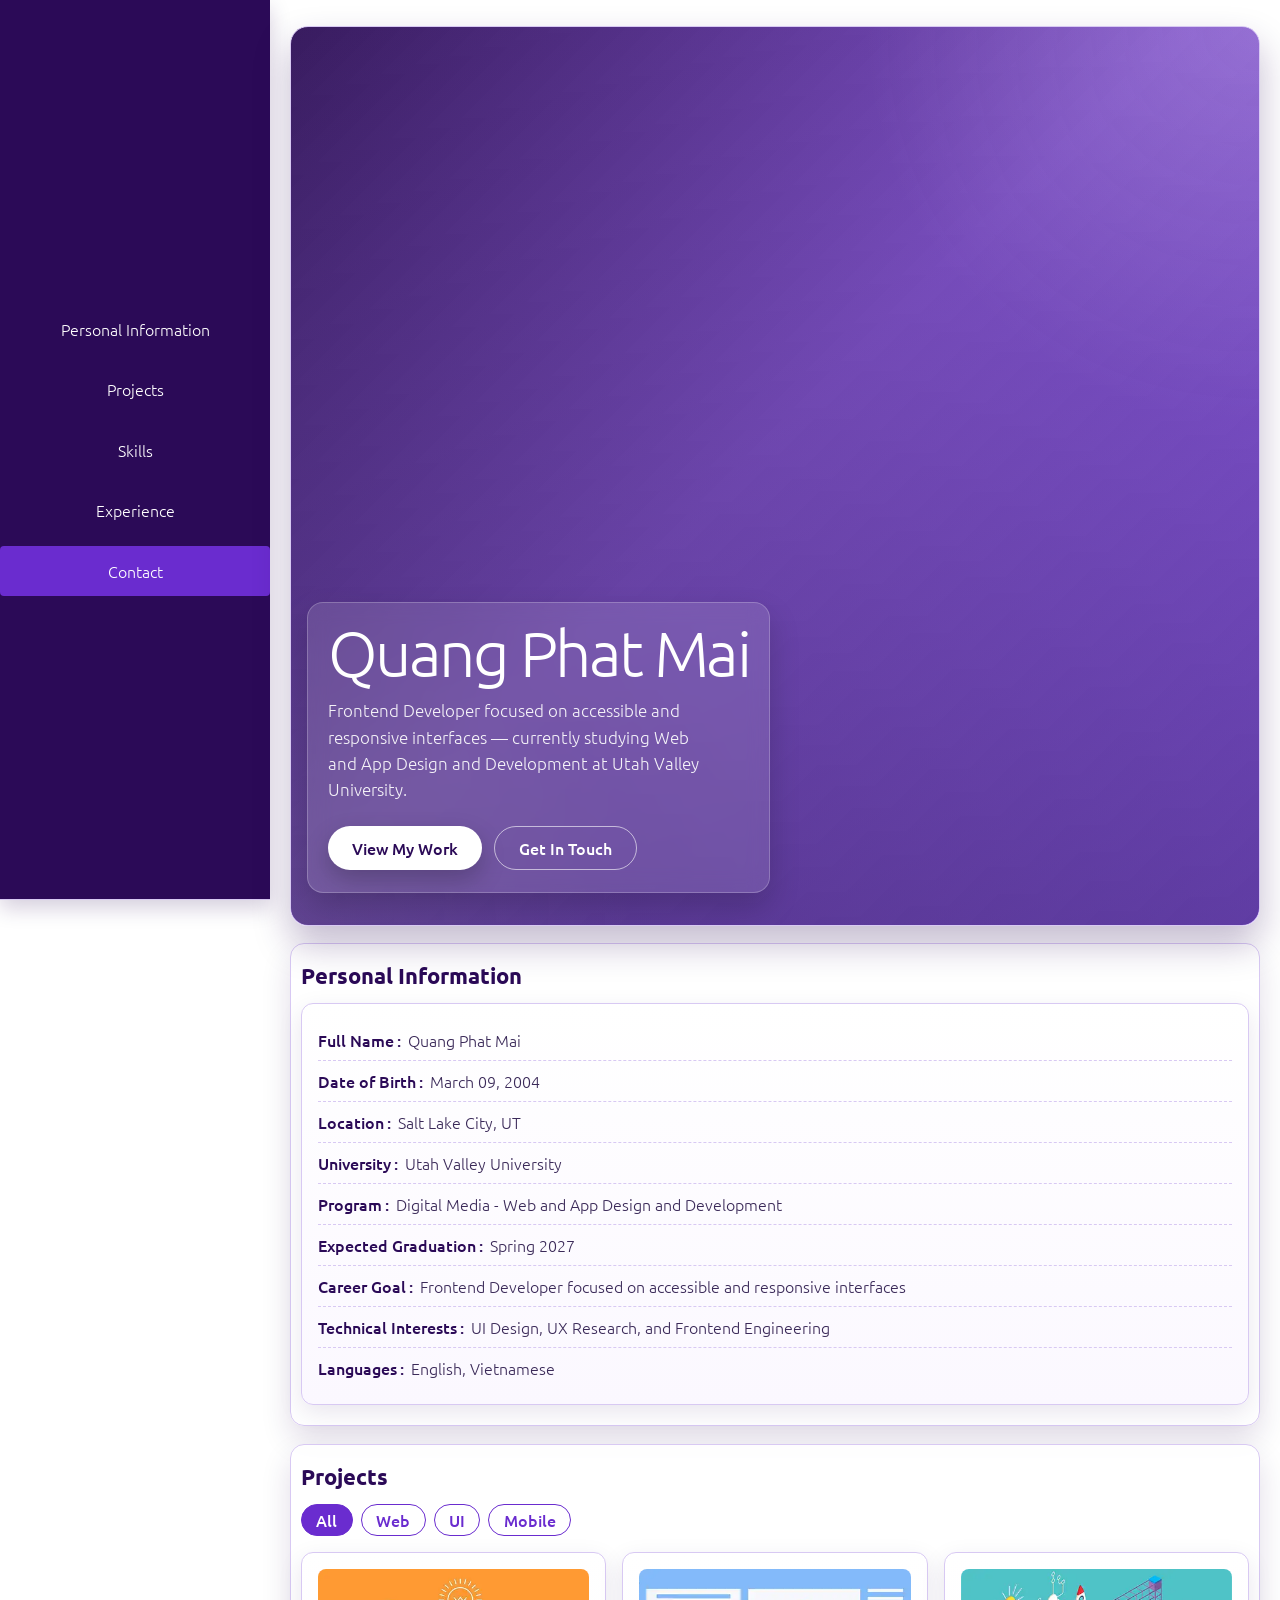
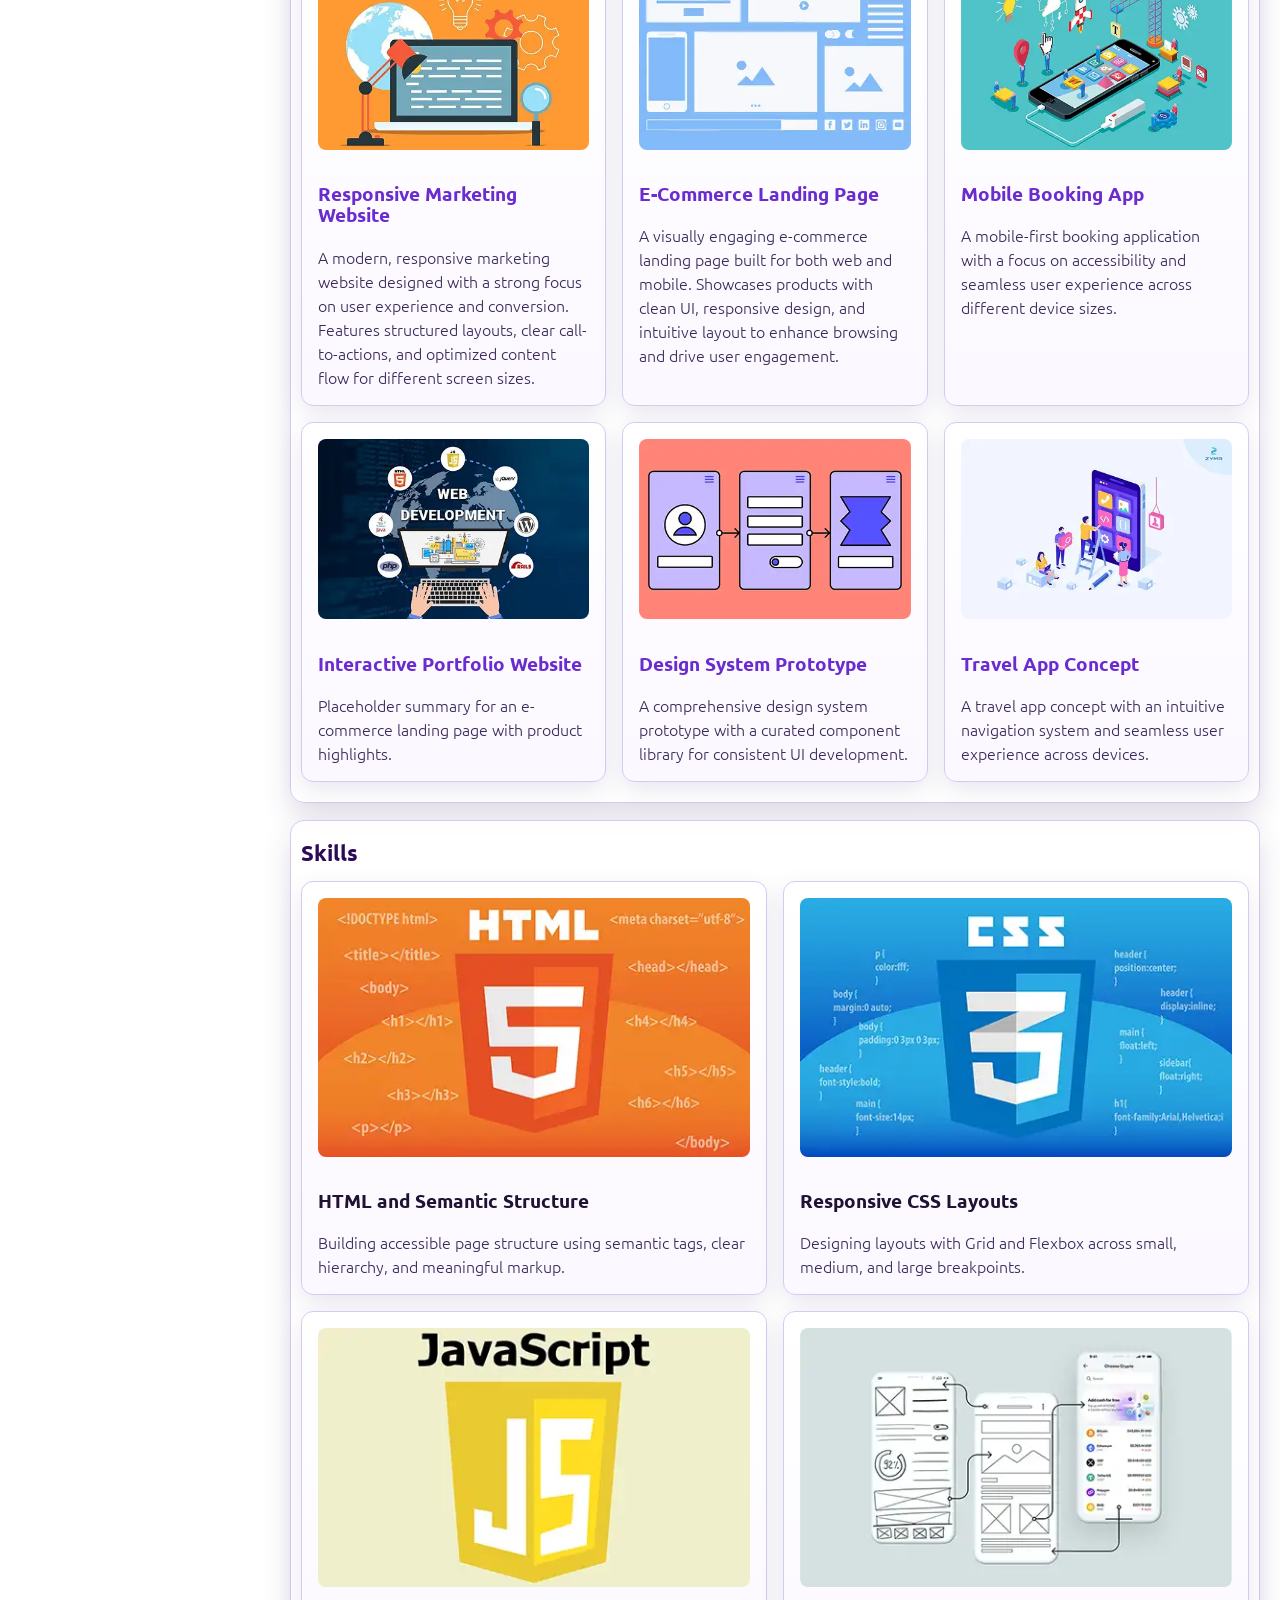
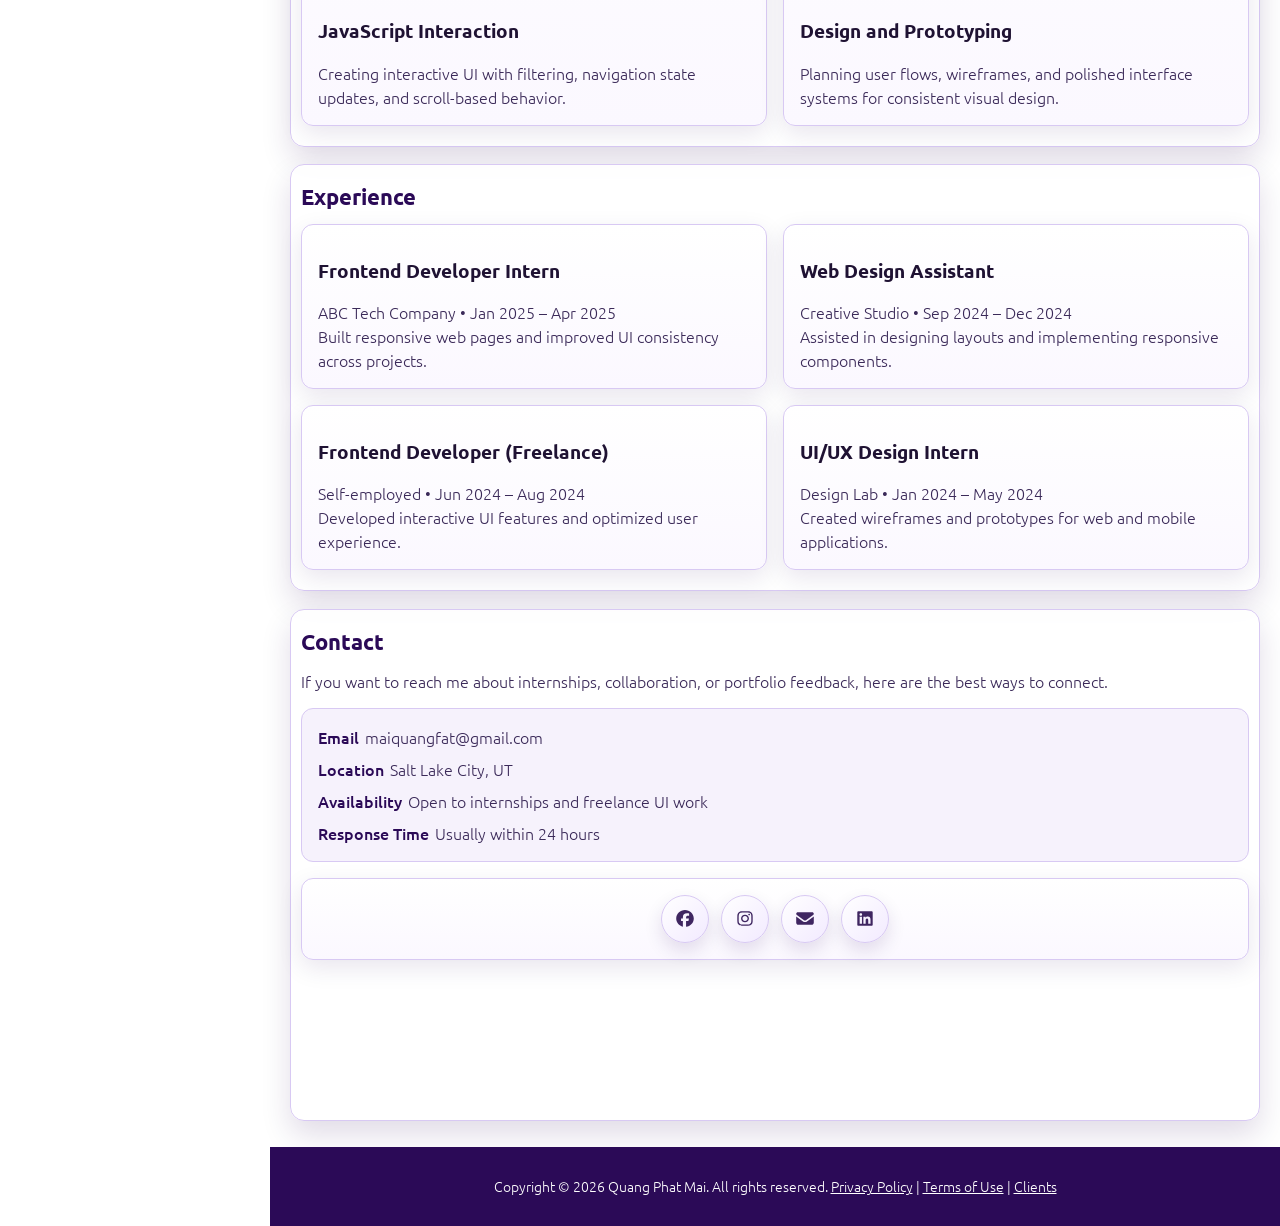
==== index.html @ 108b6702 "feat: enhance accessibility and UI components - Added a skip link for improved navigation. - Updated" ====
<!doctype html>
<html lang="en">
  <head>
    <meta charset="utf-8" />
    <title>Portfolio Page</title>
    <meta
      name="description"
      content="Quang Phat Mai — Frontend Developer portfolio featuring web, UI, and mobile projects."
    />
    <meta name="viewport" content="width=device-width, initial-scale=1" />
    <link rel="icon" href="favicon.ico" />
    <link
      rel="stylesheet"
      type="text/css"
      media="screen"
      href="css/styles.min.css"
    />

    <!-- Google Font -->
    <link rel="preconnect" href="https://fonts.googleapis.com">
    <link rel="preconnect" href="https://fonts.gstatic.com" crossorigin>
    <link href="https://fonts.googleapis.com/css2?family=Ubuntu:ital,wght@0,300;0,400;0,500;0,700;1,300;1,400;1,500;1,700&display=swap" rel="stylesheet">
      </head>

  <body>
    <a class="skip-link" href="#main-content">Skip to main content</a>

    <div id="navWrapper">
      <nav aria-label="Primary">
        <ul>
          <li class="active">
            <a href="#personal-info" aria-current="page"
              ><img
                src="images/circle-user-solid-full.svg"
                alt="Personal Information"
              /><span>Personal Information</span></a
            >
          </li>
          <li>
            <a href="#projects"
              ><img
                src="images/folder-closed-solid-full.svg"
                alt="Projects"
              /><span>Projects</span></a
            >
          </li>
          <li>
            <a href="#skills"
              ><img src="images/stairs-solid-full.svg" alt="Skills" /><span
                >Skills</span
              ></a
            >
          </li>
          <li>
            <a href="#experience"
              ><img
                src="./images/building-user-solid-full.svg"
                alt="Experience"
              /><span>Experience</span></a
            >
          </li>
          <li>
            <a href="#contact"
              ><img src="images/phone-solid-full.svg" alt="Contact" /><span
                >Contact</span
              ></a
            >
          </li>
        </ul>
      </nav>
    </div>
    <!-- end nav wrapper -->

    <div id="mainWrapper">
      <main id="main-content" tabindex="-1">
        <section class="hero-section" aria-label="Introduction">
          <div class="hero-text">
            <h1>Quang Phat Mai</h1>
            <p>
              Frontend Developer focused on accessible and responsive
              interfaces &mdash; currently studying Web and App Design and
              Development at Utah Valley University.
            </p>
            <div class="hero-cta">
              <a class="btn btn-primary" href="#projects">View My Work</a>
              <a class="btn btn-outline" href="#contact">Get In Touch</a>
            </div>
          </div>
        </section>

        <section id="personal-info">
          <h2>Personal Information</h2>
          <div class="info-card">
            <p><span class="info-label">Full Name</span>Quang Phat Mai</p>
            <p><span class="info-label">Date of Birth</span>March 09, 2004</p>
            <p><span class="info-label">Location</span>Salt Lake City, UT</p>
            <p>
              <span class="info-label">University</span>Utah Valley University
            </p>
            <p>
              <span class="info-label">Program</span>Digital Media - Web and App
              Design and Development
            </p>
            <p>
              <span class="info-label">Expected Graduation</span>Spring 2027
            </p>
            <p>
              <span class="info-label">Career Goal</span>Frontend Developer
              focused on accessible and responsive interfaces
            </p>
            <p>
              <span class="info-label">Technical Interests</span>UI Design, UX
              Research, and Frontend Engineering
            </p>
            <p><span class="info-label">Languages</span>English, Vietnamese</p>
          </div>
        </section>

        <section id="projects">
          <h2>Projects</h2>
          <div class="filter-bar" role="group" aria-label="Filter projects by category">
            <button type="button" class="filter-chip active" aria-pressed="true">All</button>
            <button type="button" class="filter-chip" aria-pressed="false">Web</button>
            <button type="button" class="filter-chip" aria-pressed="false">UI</button>
            <button type="button" class="filter-chip" aria-pressed="false">Mobile</button>
          </div>

          <div class="card-grid projects-grid">
            <article class="content-card" data-category="web">
              <img src="./images/web-project.webp" alt="Web Project" />
              <a href="#"><h3>Responsive Marketing Website</h3></a>
              <p>
                A modern, responsive marketing website designed with a strong
                focus on user experience and conversion. Features structured
                layouts, clear call-to-actions, and optimized content flow for
                different screen sizes.
              </p>
            </article>
            <article class="content-card" data-category="ui">
              <img src="./images/ui_1.webp" alt="UI Project" />
              <a href="#"><h3>E-Commerce Landing Page</h3></a>
              <p>
                A visually engaging e-commerce landing page built for both web
                and mobile. Showcases products with clean UI, responsive design,
                and intuitive layout to enhance browsing and drive user
                engagement.
              </p>
            </article>
            <article class="content-card" data-category="mobile">
              <img src="./images/mobile_1.webp" alt="Mobile Project" />
              <a href="#"><h3>Mobile Booking App</h3></a>
              <p>
                A mobile-first booking application with a focus on accessibility
                and seamless user experience across different device sizes.
              </p>
            </article>
            <article class="content-card" data-category="web">
              <img src="./images/web-project_2.webp" alt="Web Project" />
              <a href="#"><h3>Interactive Portfolio Website</h3></a>
              <p>
                Placeholder summary for an e-commerce landing page with product
                highlights.
              </p>
            </article>
            <article class="content-card" data-category="ui">
              <img src="./images/ui_2.webp" alt="UI Project" />
              <a href="#"><h3>Design System Prototype</h3></a>
              <p>
                A comprehensive design system prototype with a curated component
                library for consistent UI development.
              </p>
            </article>
            <article class="content-card" data-category="mobile">
              <img src="./images/mobile_2.webp" alt="Mobile Project" />
              <a href="#"><h3>Travel App Concept</h3></a>
              <p>
                A travel app concept with an intuitive navigation system and
                seamless user experience across devices.
              </p>
            </article>
          </div>
        </section>

        <section id="skills">
          <h2>Skills</h2>
          <div class="card-grid experiences-grid">
            <article class="content-card">
              <img src="./images/html.webp" alt="" />
              <h3>HTML and Semantic Structure</h3>
              <p>
                Building accessible page structure using semantic tags, clear
                hierarchy, and meaningful markup.
              </p>
            </article>
            <article class="content-card">
              <img src="./images/css.webp" alt="" />
              <h3>Responsive CSS Layouts</h3>
              <p>
                Designing layouts with Grid and Flexbox across small, medium,
                and large breakpoints.
              </p>
            </article>
            <article class="content-card">
              <img src="./images/JavaScript.webp" alt="" />
              <h3>JavaScript Interaction</h3>
              <p>
                Creating interactive UI with filtering, navigation state
                updates, and scroll-based behavior.
              </p>
            </article>
            <article class="content-card">
              <img src="./images/Prototyping.webp" alt="" />
              <h3>Design and Prototyping</h3>
              <p>
                Planning user flows, wireframes, and polished interface systems
                for consistent visual design.
              </p>
            </article>
          </div>
        </section>

        <section id="experience">
          <h2>Experience</h2>
          <div class="card-grid experiences-grid">
            <article class="content-card">
              <h3>Frontend Developer Intern</h3>
              <p>
                ABC Tech Company • Jan 2025 – Apr 2025<br />
                Built responsive web pages and improved UI consistency across
                projects.
              </p>
            </article>
            <article class="content-card">
              <h3>Web Design Assistant</h3>
              <p>
                Creative Studio • Sep 2024 – Dec 2024<br />
                Assisted in designing layouts and implementing responsive
                components.
              </p>
            </article>
            <article class="content-card">
              <h3>Frontend Developer (Freelance)</h3>
              <p>
                Self-employed • Jun 2024 – Aug 2024<br />
                Developed interactive UI features and optimized user experience.
              </p>
            </article>
            <article class="content-card">
              <h3>UI/UX Design Intern</h3>
              <p>
                Design Lab • Jan 2024 – May 2024<br />
                Created wireframes and prototypes for web and mobile
                applications.
              </p>
            </article>
          </div>
        </section>

        <section id="contact">
          <h2>Contact</h2>
          <div class="contact-copy">
            <p>
              If you want to reach me about internships, collaboration, or
              portfolio feedback, here are the best ways to connect.
            </p>
            <div class="contact-details">
              <p>
                <span class="contact-label">Email</span>maiquangfat@gmail.com
              </p>
              <p>
                <span class="contact-label">Location</span>Salt Lake City, UT
              </p>
              <p>
                <span class="contact-label">Availability</span>Open to
                internships and freelance UI work
              </p>
              <p>
                <span class="contact-label">Response Time</span>Usually within
                24 hours
              </p>
            </div>
          </div>
          <div class="info-card">
            <a href="#"
              ><img
                src="./images/facebook-brands-solid-full.svg"
                alt="Facebook"
            /></a>
            <a href="#"
              ><img
                src="./images/instagram-brands-solid-full.svg"
                alt="Instagram"
            /></a>
            <a href="#"
              ><img src="./images/envelope-solid-full.svg" alt="Email"
            /></a>
            <a href="#"
              ><img
                src="./images/linkedin-brands-solid-full.svg"
                alt="LinkedIn"
            /></a>
          </div>
        </section>
      </main>
    </div>
    <!-- end main wrapper -->

    <div id="footerWrapper">
      <footer>
        <p>
          Copyright &copy; 2026 Quang Phat Mai. All rights reserved.
          <a href="#">Privacy Policy</a> | <a href="#">Terms of Use</a> |
          <a href="#">Clients</a>
        </p>
      </footer>
    </div>
    <!-- end footer wrapper -->
    <script src="js/scripts.js"></script>
  </body>
</html>
---- css/styles.min.css ----
/*! normalize.css v8.0.1 | MIT License | github.com/necolas/normalize.css */html{line-height:1.15;-webkit-text-size-adjust:100%}body{margin:0}main{display:block}h1{font-size:2em;margin:.67em 0}hr{box-sizing:content-box;height:0;overflow:visible}pre{font-family:monospace,monospace;font-size:1em}a{background-color:rgba(0,0,0,0)}abbr[title]{border-bottom:none;text-decoration:underline;text-decoration:underline dotted}b,strong{font-weight:bolder}code,kbd,samp{font-family:monospace,monospace;font-size:1em}small{font-size:80%}sub,sup{font-size:75%;line-height:0;position:relative;vertical-align:baseline}sub{bottom:-0.25em}sup{top:-0.5em}img{border-style:none}button,input,optgroup,select,textarea{font-family:inherit;font-size:100%;line-height:1.15;margin:0}button,input{overflow:visible}button,select{text-transform:none}button::-moz-focus-inner,[type=button]::-moz-focus-inner,[type=reset]::-moz-focus-inner,[type=submit]::-moz-focus-inner{border-style:none;padding:0}button:-moz-focusring,[type=button]:-moz-focusring,[type=reset]:-moz-focusring,[type=submit]:-moz-focusring{outline:1px dotted ButtonText}fieldset{padding:.35em .75em .625em}legend{box-sizing:border-box;color:inherit;display:table;max-width:100%;padding:0;white-space:normal}progress{vertical-align:baseline}textarea{overflow:auto}[type=checkbox],[type=radio]{box-sizing:border-box;padding:0}[type=number]::-webkit-inner-spin-button,[type=number]::-webkit-outer-spin-button{height:auto}[type=search]{outline-offset:-2px}[type=search]::-webkit-search-decoration{-webkit-appearance:none}::-webkit-file-upload-button{-webkit-appearance:button;font:inherit}details{display:block}summary{display:list-item}template{display:none}[hidden]{display:none}html{-webkit-text-size-adjust:100%;-ms-text-size-adjust:100%;scroll-behavior:smooth}*{-moz-box-sizing:border-box;-webkit-box-sizing:border-box;box-sizing:border-box}body{font-family:"Ubuntu",sans-serif;font-weight:300;min-width:320px;background-color:#fff;color:#1f1233}.skip-link{position:absolute;top:-3rem;left:1rem;z-index:1000;padding:.6rem 1rem;background:#2b0a57;color:#fff;border-radius:0 0 8px 8px;text-decoration:none;font-weight:500;transition:top .2s ease}.skip-link:focus{top:0}#headerWrapper{background:rgba(255,255,255,.85);border-bottom:1px solid #d8c9f3}header{display:grid;grid-template-columns:50px auto;column-gap:10px;align-items:center;padding:.5rem 10px}header span{font-size:1.6rem;font-weight:600;color:#2b0a57}main section{height:auto;padding:1.25rem 10px;scroll-margin-top:5rem}#navWrapper{background-color:#2b0a57;border-bottom:1px solid #d8c9f3;position:sticky;top:0;box-shadow:0 8px 20px rgba(43,10,87,.2)}nav{width:100%;display:flex;flex-direction:row;justify-content:center}nav ul{display:flex;flex-direction:row;gap:10px;list-style:none;padding:0}nav ul li a{text-decoration:none;color:#fff;display:block;padding:1rem 1rem;border-radius:4px;width:100%;transition:transform .2s ease,background-color .2s ease,color .2s ease}nav ul li a:hover{background:#fff;color:#2b0a57;transform:translateY(-1px)}nav ul li a:focus-visible{outline:3px solid #8a4dff;outline-offset:2px}nav ul li.active a{background-color:#6a2ccf;color:#fff}li a span{display:none}li a img{display:block;width:30px;height:auto;filter:brightness(0) invert(1);transition:filter .2s ease}li a:hover img,li.active a img{filter:none}main h1{padding:1rem 10px .5rem 10px;font-size:1.5rem;color:#6a2ccf;font-weight:300}main p{padding:.5rem 10px;color:#3b2a59;line-height:150%}main section{background:rgba(255,255,255,.88);border:1px solid #d8c9f3;border-radius:14px;margin:1.1rem 0;box-shadow:0 14px 30px rgba(43,10,87,.14)}.hero-section{position:relative;min-height:100vh;margin:1.1rem 0;padding:2rem 1rem;border-radius:18px;overflow:hidden;display:flex;align-items:flex-end;background:linear-gradient(135deg, rgba(43, 10, 87, 0.92) 0%, rgba(106, 44, 207, 0.78) 48%, rgba(138, 77, 255, 0.88) 100%);box-shadow:0 18px 36px rgba(43,10,87,.28)}.hero-section::before{content:"";position:absolute;inset:0;background:radial-gradient(circle at top right, rgba(255, 255, 255, 0.18), transparent 30%),radial-gradient(circle at bottom left, rgba(255, 255, 255, 0.12), transparent 26%);pointer-events:none}.hero-section::after{content:"";position:absolute;inset:0;background:linear-gradient(180deg, rgba(16, 7, 35, 0.08) 0%, rgba(16, 7, 35, 0.42) 100%);pointer-events:none}.hero-text{position:relative;z-index:1;max-width:34rem;padding:1.25rem 1.25rem 1.35rem;border-radius:16px;background:rgba(255,255,255,.12);border:1px solid rgba(255,255,255,.22);-webkit-backdrop-filter:blur(10px);backdrop-filter:blur(10px);color:#fff;box-shadow:0 14px 30px rgba(0,0,0,.18)}.hero-text h1{margin:0;padding:0;font-size:clamp(2.2rem,5vw,4.25rem);line-height:.95;letter-spacing:-0.04em;color:#fff}.hero-text p{margin:.85rem 0 0;padding:0;max-width:24rem;color:rgba(255,255,255,.92);font-size:1.05rem;line-height:1.55}.hero-cta{display:flex;flex-wrap:wrap;gap:.75rem;margin-top:1.5rem}.btn{display:inline-flex;align-items:center;justify-content:center;padding:.75rem 1.5rem;border-radius:999px;font-weight:500;text-decoration:none;transition:transform .2s ease,box-shadow .2s ease,background-color .2s ease,color .2s ease}.btn:hover{transform:translateY(-2px)}.btn:focus-visible{outline:3px solid #8a4dff;outline-offset:2px}.btn-primary{background:#fff;color:#2b0a57;box-shadow:0 10px 24px rgba(0,0,0,.22)}.btn-primary:hover{box-shadow:0 14px 30px rgba(0,0,0,.3)}.btn-outline{background:rgba(0,0,0,0);color:#fff;border:1px solid rgba(255,255,255,.6)}.btn-outline:hover{background:rgba(255,255,255,.14);border-color:#fff}#contact{min-height:32rem}main h2{margin:0 0 .9rem 0;color:#2b0a57;font-size:1.35rem}.info-card,.content-card{background:linear-gradient(180deg, #ffffff 0%, #fbf8ff 100%);border:1px solid #d8c9f3;border-radius:12px;padding:1rem;box-shadow:0 8px 24px rgba(43,10,87,.1);transition:transform .25s ease,box-shadow .25s ease,border-color .25s ease}.content-card:hover{transform:translateY(-4px);border-color:#6a2ccf;box-shadow:0 16px 32px rgba(43,10,87,.18)}.content-card img{width:100%;height:auto;border-radius:8px;margin-bottom:.75rem;overflow:hidden;transition:transform .3s ease}.content-card:hover img{transform:scale(1.03)}.reveal{opacity:0;transform:translateY(16px);transition:opacity .5s ease,transform .5s ease}.reveal.is-visible{opacity:1;transform:none}.info-card h3,.content-card a{margin:0 0 .5rem 0;color:#6a2ccf;text-decoration:none}.info-card p,.content-card p{margin:0;padding:0}.info-card p{padding:.5rem 0;border-bottom:1px dashed #d8c9f3}.info-card p:last-child{border-bottom:none}.info-label{display:inline;margin-right:.4rem;color:#2b0a57;font-weight:500}.info-label::after{content:":";margin-left:.2rem}.filter-bar{display:flex;flex-wrap:wrap;gap:.5rem;margin:.5rem 0 1rem 0}.filter-chip{border:1px solid #6a2ccf;background:#fff;color:#6a2ccf;border-radius:999px;padding:.35rem .9rem;font-weight:500;cursor:pointer;transition:background-color .2s ease,color .2s ease,transform .2s ease}.filter-chip:hover{transform:translateY(-1px)}.filter-chip:focus-visible{outline:3px solid #8a4dff;outline-offset:2px}.filter-chip.active{background:#6a2ccf;color:#fff}.card-grid{display:grid;grid-template-columns:1fr;gap:1rem}.contact-copy{margin-bottom:1rem}.contact-copy p{margin:0;padding:0}.contact-details{display:grid;gap:.5rem;margin-top:.9rem;padding:1rem;border-radius:12px;background:rgba(106,44,207,.06);border:1px solid #d8c9f3}.contact-details p{display:flex;flex-wrap:wrap;gap:.35rem;align-items:baseline;color:#3b2a59}.contact-label{color:#2b0a57;font-weight:500}#contact .info-card{display:flex;flex-wrap:wrap;justify-content:center;align-items:center;gap:.75rem;padding:1rem}#contact .info-card a{width:3rem;height:3rem;display:inline-flex;justify-content:center;align-items:center;border-radius:999px;border:1px solid #d8c9f3;background:linear-gradient(135deg, #ffffff 0%, #f2eaff 100%);box-shadow:0 8px 18px rgba(43,10,87,.12);transition:transform .2s ease,box-shadow .2s ease,border-color .2s ease,background .2s ease}#contact .info-card a:hover{transform:translateY(-2px) scale(1.03);border-color:#6a2ccf;box-shadow:0 12px 24px rgba(43,10,87,.2);background:linear-gradient(135deg, #ffffff 0%, #e8d8ff 100%)}#contact .info-card a:focus-visible{outline:3px solid #8a4dff;outline-offset:2px}#contact .info-card img{width:1.35rem;height:1.35rem;margin:0;display:block;object-fit:contain;filter:invert(16%) sepia(33%) saturate(2172%) hue-rotate(236deg) brightness(92%) contrast(94%);transition:transform .2s ease}#contact .info-card a:hover img{transform:scale(1.08)}#footerWrapper{background-color:#2b0a57}footer{font-size:.85rem;padding:1rem 10px;color:#fff;text-align:center;line-height:150%}footer a{color:#fff}@media only screen and (min-width: 35rem){nav{display:flex;flex-direction:row;justify-content:center}nav ul li a{color:#fff}nav ul li a:hover{background-color:#fff;color:#2b0a57}li a img{display:none}li a span{display:block}.projects-grid{grid-template-columns:repeat(2, minmax(0, 1fr))}.experiences-grid{grid-template-columns:repeat(2, minmax(0, 1fr))}}@media only screen and (min-width: 64rem){body{display:grid;grid-template-columns:270px auto}main{padding:.5rem 1.25rem}#navWrapper{grid-row:1/span 3;position:sticky;top:0;height:100vh;align-self:start}#navWrapper nav{width:100%;height:100vh;display:flex;align-items:center}#navWrapper nav ul{width:100%;display:flex;flex-direction:column;height:100vh;justify-content:center}#navWrapper nav ul li a{text-align:center}.projects-grid{grid-template-columns:repeat(3, minmax(0, 1fr))}.experiences-grid{grid-template-columns:repeat(2, minmax(0, 1fr))}}/*# sourceMappingURL=styles.min.css.map */
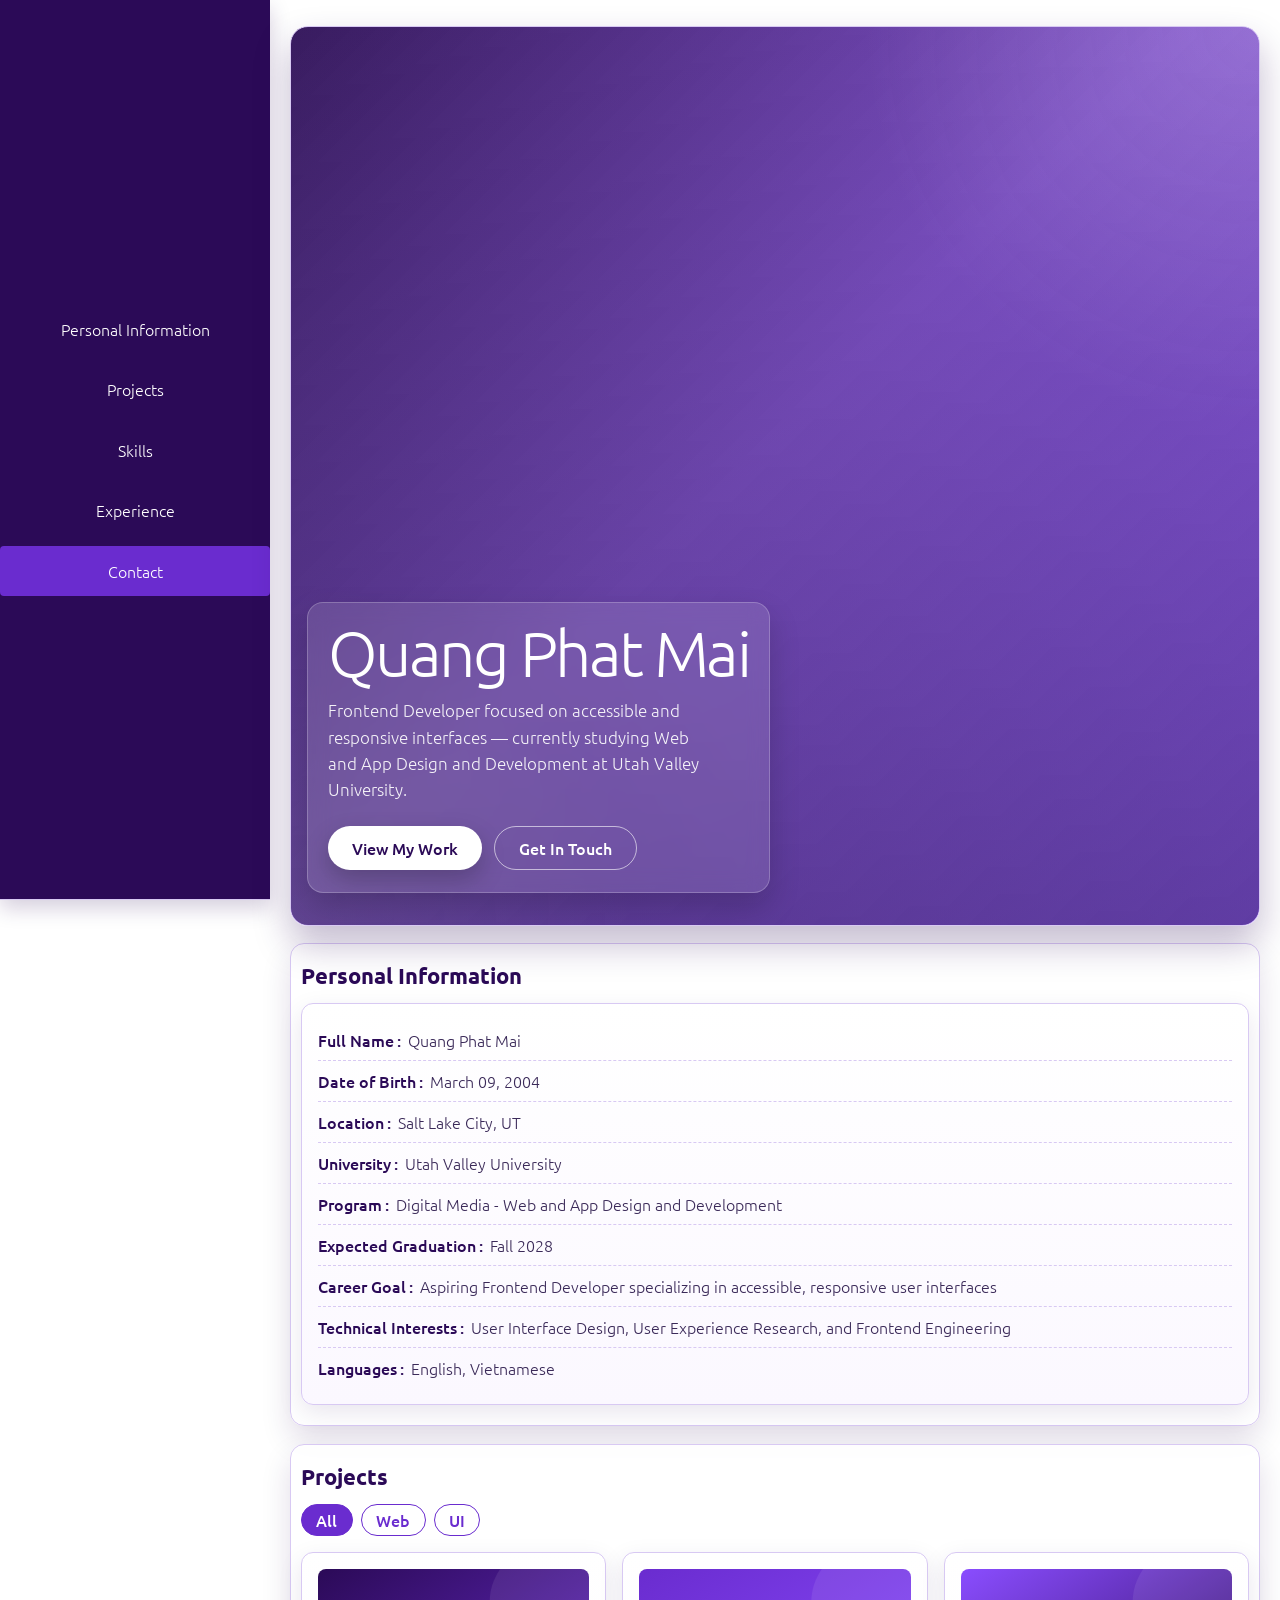
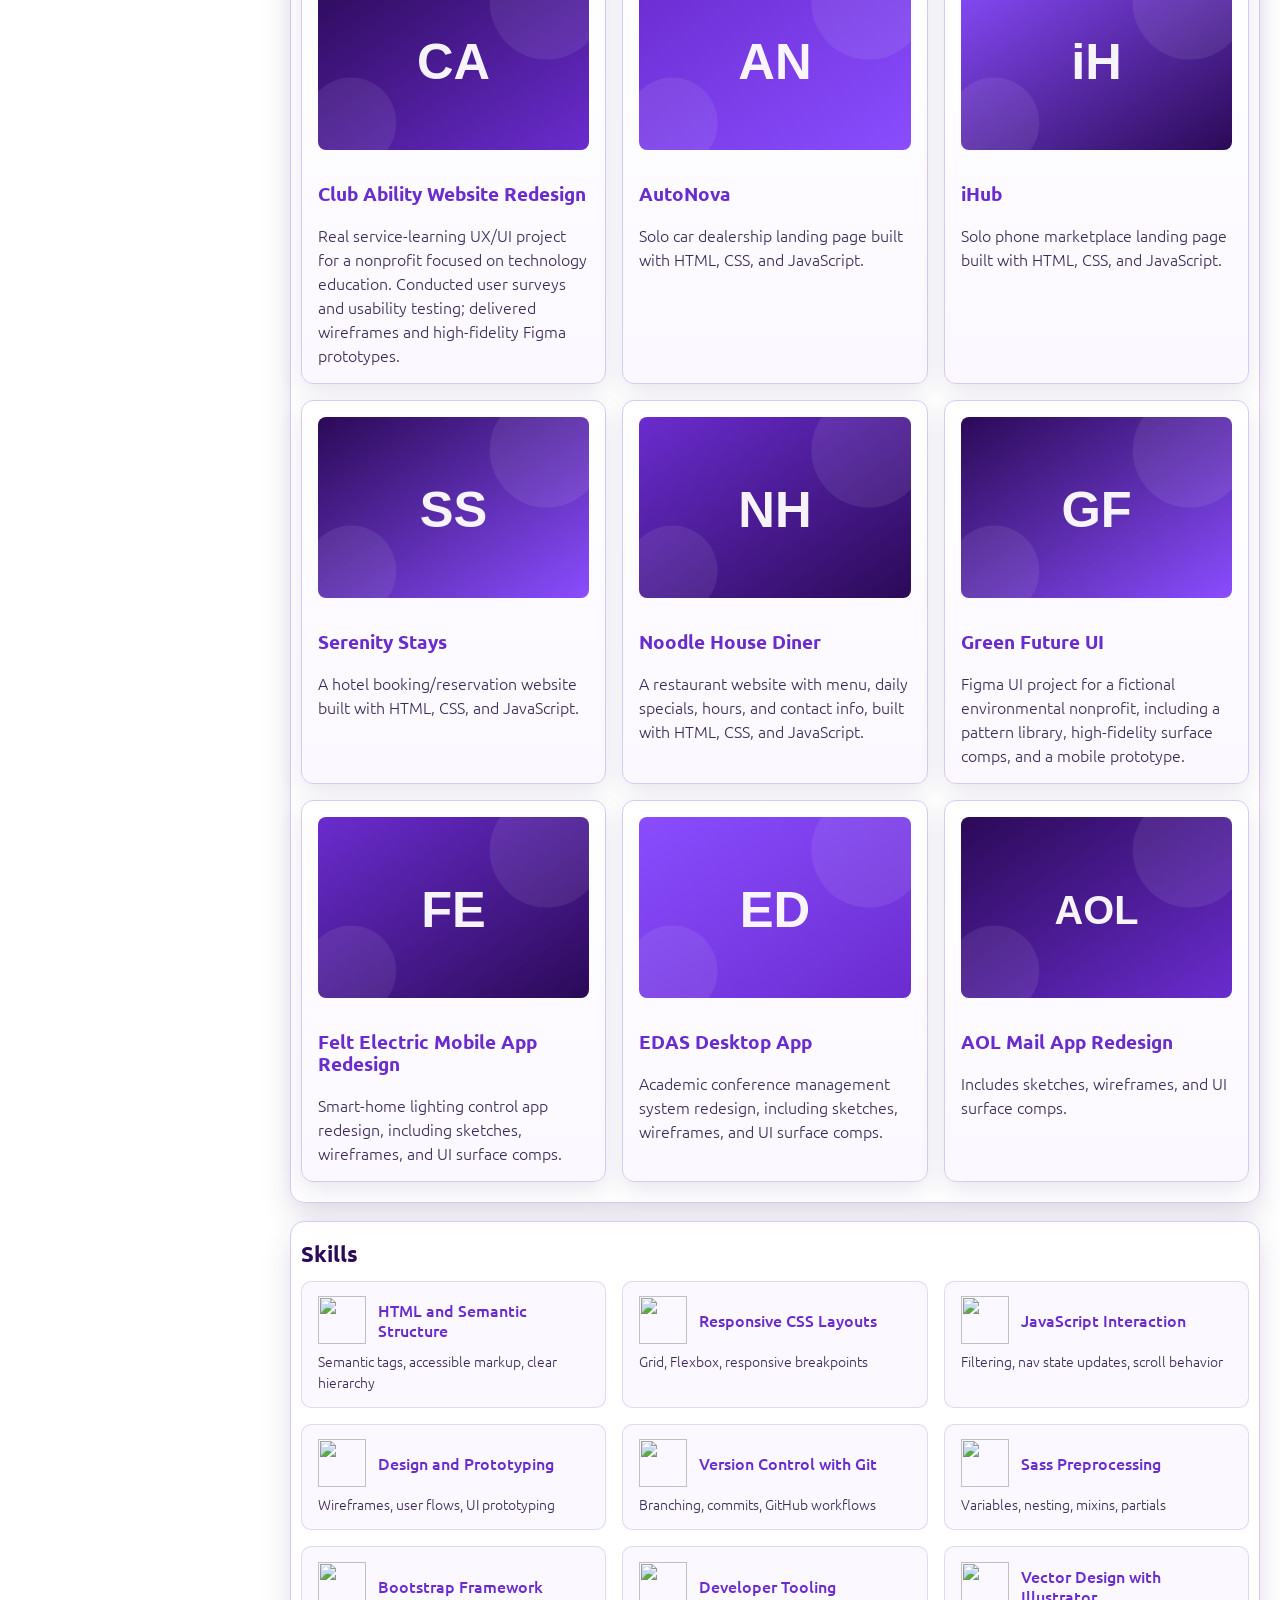
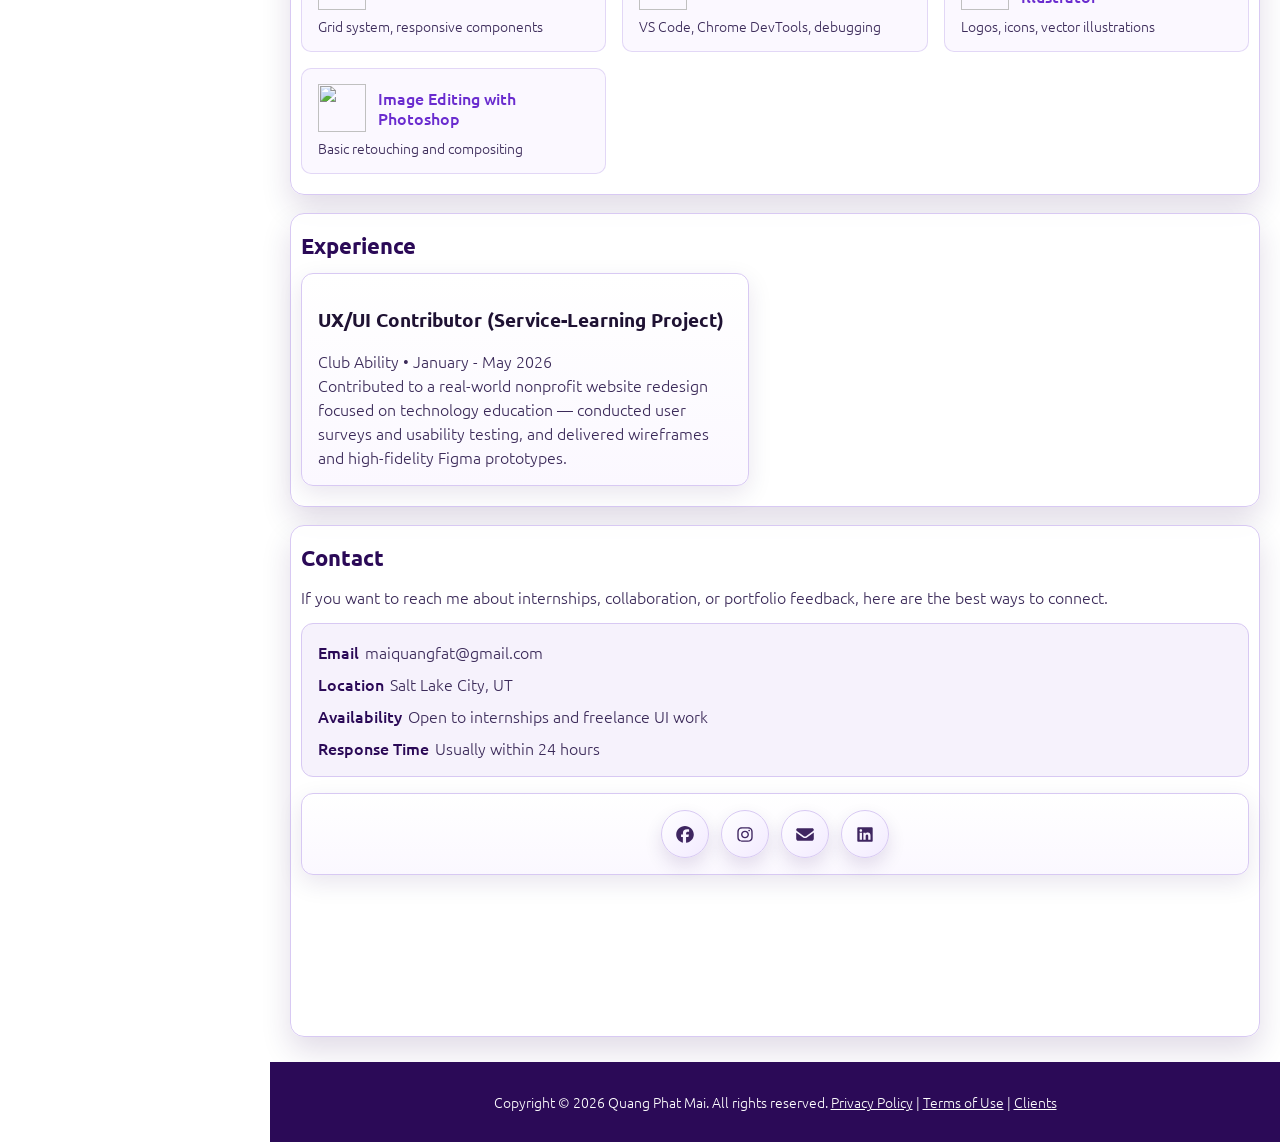
==== commit dc20efaf: "Refactor portfolio content and enhance styling - Updated expected graduation date to Fall 2028 in in" ====
--- a/index.html
+++ b/index.html
@@ -102,15 +102,13 @@
               Design and Development
             </p>
             <p>
-              <span class="info-label">Expected Graduation</span>Spring 2027
-            </p>
-            <p>
-              <span class="info-label">Career Goal</span>Frontend Developer
-              focused on accessible and responsive interfaces
-            </p>
-            <p>
-              <span class="info-label">Technical Interests</span>UI Design, UX
-              Research, and Frontend Engineering
+              <span class="info-label">Expected Graduation</span>Fall 2028
+            </p>
+            <p>
+              <span class="info-label">Career Goal</span>Aspiring Frontend Developer specializing in accessible, responsive user interfaces
+            </p>
+            <p>
+              <span class="info-label">Technical Interests</span>User Interface Design, User Experience Research, and Frontend Engineering
             </p>
             <p><span class="info-label">Languages</span>English, Vietnamese</p>
           </div>
@@ -122,60 +120,81 @@
             <button type="button" class="filter-chip active" aria-pressed="true">All</button>
             <button type="button" class="filter-chip" aria-pressed="false">Web</button>
             <button type="button" class="filter-chip" aria-pressed="false">UI</button>
-            <button type="button" class="filter-chip" aria-pressed="false">Mobile</button>
           </div>
 
           <div class="card-grid projects-grid">
+            <article class="content-card" data-category="ui">
+              <img src="./images/project-club-ability.svg" alt="Club Ability Website Redesign" />
+              <a href="https://www.figma.com/design/jC67QuTvhDofyBBabxNkwZ/case-study-links?node-id=1-31&t=aUMy8rLX8ra6JFN0-1" target="_blank" rel="noopener noreferrer"><h3>Club Ability Website Redesign</h3></a>
+              <p>
+                Real service-learning UX/UI project for a nonprofit focused on
+                technology education. Conducted user surveys and usability
+                testing; delivered wireframes and high-fidelity Figma
+                prototypes.
+              </p>
+            </article>
             <article class="content-card" data-category="web">
-              <img src="./images/web-project.webp" alt="Web Project" />
-              <a href="#"><h3>Responsive Marketing Website</h3></a>
-              <p>
-                A modern, responsive marketing website designed with a strong
-                focus on user experience and conversion. Features structured
-                layouts, clear call-to-actions, and optimized content flow for
-                different screen sizes.
+              <img src="./images/project-autonova.svg" alt="AutoNova" />
+              <a href="https://module-5-car-dealer.netlify.app/" target="_blank" rel="noopener noreferrer"><h3>AutoNova</h3></a>
+              <p>
+                Solo car dealership landing page built with HTML, CSS, and
+                JavaScript.
+              </p>
+            </article>
+            <article class="content-card" data-category="web">
+              <img src="./images/project-ihub.svg" alt="iHub" />
+              <a href="https://ihubb.netlify.app/" target="_blank" rel="noopener noreferrer"><h3>iHub</h3></a>
+              <p>
+                Solo phone marketplace landing page built with HTML, CSS, and
+                JavaScript.
+              </p>
+            </article>
+            <article class="content-card" data-category="web">
+              <img src="./images/project-serenity-stays.svg" alt="Serenity Stays" />
+              <a href="https://hotelsssss.netlify.app/" target="_blank" rel="noopener noreferrer"><h3>Serenity Stays</h3></a>
+              <p>
+                A hotel booking/reservation website built with HTML, CSS, and
+                JavaScript.
+              </p>
+            </article>
+            <article class="content-card" data-category="web">
+              <img src="./images/project-noodle-house.svg" alt="Noodle House Diner" />
+              <a href="https://curious-stroopwafel-b107cc.netlify.app/" target="_blank" rel="noopener noreferrer"><h3>Noodle House Diner</h3></a>
+              <p>
+                A restaurant website with menu, daily specials, hours, and
+                contact info, built with HTML, CSS, and JavaScript.
               </p>
             </article>
             <article class="content-card" data-category="ui">
-              <img src="./images/ui_1.webp" alt="UI Project" />
-              <a href="#"><h3>E-Commerce Landing Page</h3></a>
-              <p>
-                A visually engaging e-commerce landing page built for both web
-                and mobile. Showcases products with clean UI, responsive design,
-                and intuitive layout to enhance browsing and drive user
-                engagement.
-              </p>
-            </article>
-            <article class="content-card" data-category="mobile">
-              <img src="./images/mobile_1.webp" alt="Mobile Project" />
-              <a href="#"><h3>Mobile Booking App</h3></a>
-              <p>
-                A mobile-first booking application with a focus on accessibility
-                and seamless user experience across different device sizes.
-              </p>
-            </article>
-            <article class="content-card" data-category="web">
-              <img src="./images/web-project_2.webp" alt="Web Project" />
-              <a href="#"><h3>Interactive Portfolio Website</h3></a>
-              <p>
-                Placeholder summary for an e-commerce landing page with product
-                highlights.
+              <img src="./images/project-green-future.svg" alt="Green Future UI" />
+              <a href="https://www.figma.com/design/E73Y20uHATSwpBIiXPZaKK/Final-Project?node-id=0-1&t=7MShIAC3Txn2RjSg-1" target="_blank" rel="noopener noreferrer"><h3>Green Future UI</h3></a>
+              <p>
+                Figma UI project for a fictional environmental nonprofit,
+                including a pattern library, high-fidelity surface comps, and
+                a mobile prototype.
               </p>
             </article>
             <article class="content-card" data-category="ui">
-              <img src="./images/ui_2.webp" alt="UI Project" />
-              <a href="#"><h3>Design System Prototype</h3></a>
-              <p>
-                A comprehensive design system prototype with a curated component
-                library for consistent UI development.
-              </p>
-            </article>
-            <article class="content-card" data-category="mobile">
-              <img src="./images/mobile_2.webp" alt="Mobile Project" />
-              <a href="#"><h3>Travel App Concept</h3></a>
-              <p>
-                A travel app concept with an intuitive navigation system and
-                seamless user experience across devices.
+              <img src="./images/project-felt-electric.svg" alt="Felt Electric Mobile App Redesign" />
+              <a href="https://www.figma.com/design/BNFsegaDQ6K2qE5pXL1G6f/L09--Submit-%7C-UI-Project-2-%E2%80%94-Felt-Electric-Mobile-App-Research---Mood-Boards?node-id=0-1&t=XXRQnhGQAB1OCZqQ-1" target="_blank" rel="noopener noreferrer"><h3>Felt Electric Mobile App Redesign</h3></a>
+              <p>
+                Smart-home lighting control app redesign, including sketches,
+                wireframes, and UI surface comps.
+              </p>
+            </article>
+            <article class="content-card" data-category="ui">
+              <img src="./images/project-edas.svg" alt="EDAS Desktop App" />
+              <a href="https://www.figma.com/design/Q2Q9qga0OAN0lnluiEJqn7/L12--Submit-%7C-UI-Project-3-%E2%80%94-EDAS-Desktop-App-Sketches?node-id=0-1&t=mFzASX4hs3ABui65-1" target="_blank" rel="noopener noreferrer"><h3>EDAS Desktop App</h3></a>
+              <p>
+                Academic conference management system redesign, including
+                sketches, wireframes, and UI surface comps.
+              </p>
+            </article>
+            <article class="content-card" data-category="ui">
+              <img src="./images/project-aol-mail.svg" alt="AOL Mail App Redesign" />
+              <a href="https://www.figma.com/design/TtQauR6gNuzC9umH3lqpV7/UI-Project-1---AOL-Mail?node-id=0-1&t=TaCPa6IB2H76KgXB-1" target="_blank" rel="noopener noreferrer"><h3>AOL Mail App Redesign</h3></a>
+              <p>
+                Includes sketches, wireframes, and UI surface comps.
               </p>
             </article>
           </div>
@@ -183,38 +202,146 @@
 
         <section id="skills">
           <h2>Skills</h2>
-          <div class="card-grid experiences-grid">
-            <article class="content-card">
-              <img src="./images/html.webp" alt="" />
-              <h3>HTML and Semantic Structure</h3>
-              <p>
-                Building accessible page structure using semantic tags, clear
-                hierarchy, and meaningful markup.
-              </p>
-            </article>
-            <article class="content-card">
-              <img src="./images/css.webp" alt="" />
-              <h3>Responsive CSS Layouts</h3>
-              <p>
-                Designing layouts with Grid and Flexbox across small, medium,
-                and large breakpoints.
-              </p>
-            </article>
-            <article class="content-card">
-              <img src="./images/JavaScript.webp" alt="" />
-              <h3>JavaScript Interaction</h3>
-              <p>
-                Creating interactive UI with filtering, navigation state
-                updates, and scroll-based behavior.
-              </p>
-            </article>
-            <article class="content-card">
-              <img src="./images/Prototyping.webp" alt="" />
-              <h3>Design and Prototyping</h3>
-              <p>
-                Planning user flows, wireframes, and polished interface systems
-                for consistent visual design.
-              </p>
+          <div class="card-grid skills-grid">
+            <article class="skill-card">
+              <div class="skill-card-header">
+                <img
+                  class="skill-icon"
+                  src="https://cdn.jsdelivr.net/gh/devicons/devicon@latest/icons/html5/html5-original.svg"
+                  alt=""
+                  loading="lazy"
+                  width="48"
+                  height="48"
+                />
+                <h3>HTML and Semantic Structure</h3>
+              </div>
+              <p>Semantic tags, accessible markup, clear hierarchy</p>
+            </article>
+            <article class="skill-card">
+              <div class="skill-card-header">
+                <img
+                  class="skill-icon"
+                  src="https://cdn.jsdelivr.net/gh/devicons/devicon@latest/icons/css3/css3-original.svg"
+                  alt=""
+                  loading="lazy"
+                  width="48"
+                  height="48"
+                />
+                <h3>Responsive CSS Layouts</h3>
+              </div>
+              <p>Grid, Flexbox, responsive breakpoints</p>
+            </article>
+            <article class="skill-card">
+              <div class="skill-card-header">
+                <img
+                  class="skill-icon"
+                  src="https://cdn.jsdelivr.net/gh/devicons/devicon@latest/icons/javascript/javascript-original.svg"
+                  alt=""
+                  loading="lazy"
+                  width="48"
+                  height="48"
+                />
+                <h3>JavaScript Interaction</h3>
+              </div>
+              <p>Filtering, nav state updates, scroll behavior</p>
+            </article>
+            <article class="skill-card">
+              <div class="skill-card-header">
+                <img
+                  class="skill-icon"
+                  src="https://cdn.jsdelivr.net/gh/devicons/devicon@latest/icons/figma/figma-original.svg"
+                  alt=""
+                  loading="lazy"
+                  width="48"
+                  height="48"
+                />
+                <h3>Design and Prototyping</h3>
+              </div>
+              <p>Wireframes, user flows, UI prototyping</p>
+            </article>
+            <article class="skill-card">
+              <div class="skill-card-header">
+                <img
+                  class="skill-icon"
+                  src="https://cdn.jsdelivr.net/gh/devicons/devicon@latest/icons/git/git-original.svg"
+                  alt=""
+                  loading="lazy"
+                  width="48"
+                  height="48"
+                />
+                <h3>Version Control with Git</h3>
+              </div>
+              <p>Branching, commits, GitHub workflows</p>
+            </article>
+            <article class="skill-card">
+              <div class="skill-card-header">
+                <img
+                  class="skill-icon"
+                  src="https://cdn.jsdelivr.net/gh/devicons/devicon@latest/icons/sass/sass-original.svg"
+                  alt=""
+                  loading="lazy"
+                  width="48"
+                  height="48"
+                />
+                <h3>Sass Preprocessing</h3>
+              </div>
+              <p>Variables, nesting, mixins, partials</p>
+            </article>
+            <article class="skill-card">
+              <div class="skill-card-header">
+                <img
+                  class="skill-icon"
+                  src="https://cdn.jsdelivr.net/gh/devicons/devicon@latest/icons/bootstrap/bootstrap-original.svg"
+                  alt=""
+                  loading="lazy"
+                  width="48"
+                  height="48"
+                />
+                <h3>Bootstrap Framework</h3>
+              </div>
+              <p>Grid system, responsive components</p>
+            </article>
+            <article class="skill-card">
+              <div class="skill-card-header">
+                <img
+                  class="skill-icon"
+                  src="https://cdn.jsdelivr.net/gh/devicons/devicon@latest/icons/vscode/vscode-original.svg"
+                  alt=""
+                  loading="lazy"
+                  width="48"
+                  height="48"
+                />
+                <h3>Developer Tooling</h3>
+              </div>
+              <p>VS Code, Chrome DevTools, debugging</p>
+            </article>
+            <article class="skill-card">
+              <div class="skill-card-header">
+                <img
+                  class="skill-icon"
+                  src="https://cdn.jsdelivr.net/gh/devicons/devicon@latest/icons/illustrator/illustrator-plain.svg"
+                  alt=""
+                  loading="lazy"
+                  width="48"
+                  height="48"
+                />
+                <h3>Vector Design with Illustrator</h3>
+              </div>
+              <p>Logos, icons, vector illustrations</p>
+            </article>
+            <article class="skill-card">
+              <div class="skill-card-header">
+                <img
+                  class="skill-icon"
+                  src="https://cdn.jsdelivr.net/gh/devicons/devicon@latest/icons/photoshop/photoshop-plain.svg"
+                  alt=""
+                  loading="lazy"
+                  width="48"
+                  height="48"
+                />
+                <h3>Image Editing with Photoshop</h3>
+              </div>
+              <p>Basic retouching and compositing</p>
             </article>
           </div>
         </section>
@@ -223,34 +350,13 @@
           <h2>Experience</h2>
           <div class="card-grid experiences-grid">
             <article class="content-card">
-              <h3>Frontend Developer Intern</h3>
-              <p>
-                ABC Tech Company • Jan 2025 – Apr 2025<br />
-                Built responsive web pages and improved UI consistency across
-                projects.
-              </p>
-            </article>
-            <article class="content-card">
-              <h3>Web Design Assistant</h3>
-              <p>
-                Creative Studio • Sep 2024 – Dec 2024<br />
-                Assisted in designing layouts and implementing responsive
-                components.
-              </p>
-            </article>
-            <article class="content-card">
-              <h3>Frontend Developer (Freelance)</h3>
-              <p>
-                Self-employed • Jun 2024 – Aug 2024<br />
-                Developed interactive UI features and optimized user experience.
-              </p>
-            </article>
-            <article class="content-card">
-              <h3>UI/UX Design Intern</h3>
-              <p>
-                Design Lab • Jan 2024 – May 2024<br />
-                Created wireframes and prototypes for web and mobile
-                applications.
+              <h3>UX/UI Contributor (Service-Learning Project)</h3>
+              <p>
+                Club Ability • January - May 2026<br />
+                Contributed to a real-world nonprofit website redesign
+                focused on technology education — conducted user surveys and
+                usability testing, and delivered wireframes and
+                high-fidelity Figma prototypes.
               </p>
             </article>
           </div>
--- a/css/styles.min.css
+++ b/css/styles.min.css
@@ -1 +1 @@
-/*! normalize.css v8.0.1 | MIT License | github.com/necolas/normalize.css */html{line-height:1.15;-webkit-text-size-adjust:100%}body{margin:0}main{display:block}h1{font-size:2em;margin:.67em 0}hr{box-sizing:content-box;height:0;overflow:visible}pre{font-family:monospace,monospace;font-size:1em}a{background-color:rgba(0,0,0,0)}abbr[title]{border-bottom:none;text-decoration:underline;text-decoration:underline dotted}b,strong{font-weight:bolder}code,kbd,samp{font-family:monospace,monospace;font-size:1em}small{font-size:80%}sub,sup{font-size:75%;line-height:0;position:relative;vertical-align:baseline}sub{bottom:-0.25em}sup{top:-0.5em}img{border-style:none}button,input,optgroup,select,textarea{font-family:inherit;font-size:100%;line-height:1.15;margin:0}button,input{overflow:visible}button,select{text-transform:none}button::-moz-focus-inner,[type=button]::-moz-focus-inner,[type=reset]::-moz-focus-inner,[type=submit]::-moz-focus-inner{border-style:none;padding:0}button:-moz-focusring,[type=button]:-moz-focusring,[type=reset]:-moz-focusring,[type=submit]:-moz-focusring{outline:1px dotted ButtonText}fieldset{padding:.35em .75em .625em}legend{box-sizing:border-box;color:inherit;display:table;max-width:100%;padding:0;white-space:normal}progress{vertical-align:baseline}textarea{overflow:auto}[type=checkbox],[type=radio]{box-sizing:border-box;padding:0}[type=number]::-webkit-inner-spin-button,[type=number]::-webkit-outer-spin-button{height:auto}[type=search]{outline-offset:-2px}[type=search]::-webkit-search-decoration{-webkit-appearance:none}::-webkit-file-upload-button{-webkit-appearance:button;font:inherit}details{display:block}summary{display:list-item}template{display:none}[hidden]{display:none}html{-webkit-text-size-adjust:100%;-ms-text-size-adjust:100%;scroll-behavior:smooth}*{-moz-box-sizing:border-box;-webkit-box-sizing:border-box;box-sizing:border-box}body{font-family:"Ubuntu",sans-serif;font-weight:300;min-width:320px;background-color:#fff;color:#1f1233}.skip-link{position:absolute;top:-3rem;left:1rem;z-index:1000;padding:.6rem 1rem;background:#2b0a57;color:#fff;border-radius:0 0 8px 8px;text-decoration:none;font-weight:500;transition:top .2s ease}.skip-link:focus{top:0}#headerWrapper{background:rgba(255,255,255,.85);border-bottom:1px solid #d8c9f3}header{display:grid;grid-template-columns:50px auto;column-gap:10px;align-items:center;padding:.5rem 10px}header span{font-size:1.6rem;font-weight:600;color:#2b0a57}main section{height:auto;padding:1.25rem 10px;scroll-margin-top:5rem}#navWrapper{background-color:#2b0a57;border-bottom:1px solid #d8c9f3;position:sticky;top:0;box-shadow:0 8px 20px rgba(43,10,87,.2)}nav{width:100%;display:flex;flex-direction:row;justify-content:center}nav ul{display:flex;flex-direction:row;gap:10px;list-style:none;padding:0}nav ul li a{text-decoration:none;color:#fff;display:block;padding:1rem 1rem;border-radius:4px;width:100%;transition:transform .2s ease,background-color .2s ease,color .2s ease}nav ul li a:hover{background:#fff;color:#2b0a57;transform:translateY(-1px)}nav ul li a:focus-visible{outline:3px solid #8a4dff;outline-offset:2px}nav ul li.active a{background-color:#6a2ccf;color:#fff}li a span{display:none}li a img{display:block;width:30px;height:auto;filter:brightness(0) invert(1);transition:filter .2s ease}li a:hover img,li.active a img{filter:none}main h1{padding:1rem 10px .5rem 10px;font-size:1.5rem;color:#6a2ccf;font-weight:300}main p{padding:.5rem 10px;color:#3b2a59;line-height:150%}main section{background:rgba(255,255,255,.88);border:1px solid #d8c9f3;border-radius:14px;margin:1.1rem 0;box-shadow:0 14px 30px rgba(43,10,87,.14)}.hero-section{position:relative;min-height:100vh;margin:1.1rem 0;padding:2rem 1rem;border-radius:18px;overflow:hidden;display:flex;align-items:flex-end;background:linear-gradient(135deg, rgba(43, 10, 87, 0.92) 0%, rgba(106, 44, 207, 0.78) 48%, rgba(138, 77, 255, 0.88) 100%);box-shadow:0 18px 36px rgba(43,10,87,.28)}.hero-section::before{content:"";position:absolute;inset:0;background:radial-gradient(circle at top right, rgba(255, 255, 255, 0.18), transparent 30%),radial-gradient(circle at bottom left, rgba(255, 255, 255, 0.12), transparent 26%);pointer-events:none}.hero-section::after{content:"";position:absolute;inset:0;background:linear-gradient(180deg, rgba(16, 7, 35, 0.08) 0%, rgba(16, 7, 35, 0.42) 100%);pointer-events:none}.hero-text{position:relative;z-index:1;max-width:34rem;padding:1.25rem 1.25rem 1.35rem;border-radius:16px;background:rgba(255,255,255,.12);border:1px solid rgba(255,255,255,.22);-webkit-backdrop-filter:blur(10px);backdrop-filter:blur(10px);color:#fff;box-shadow:0 14px 30px rgba(0,0,0,.18)}.hero-text h1{margin:0;padding:0;font-size:clamp(2.2rem,5vw,4.25rem);line-height:.95;letter-spacing:-0.04em;color:#fff}.hero-text p{margin:.85rem 0 0;padding:0;max-width:24rem;color:rgba(255,255,255,.92);font-size:1.05rem;line-height:1.55}.hero-cta{display:flex;flex-wrap:wrap;gap:.75rem;margin-top:1.5rem}.btn{display:inline-flex;align-items:center;justify-content:center;padding:.75rem 1.5rem;border-radius:999px;font-weight:500;text-decoration:none;transition:transform .2s ease,box-shadow .2s ease,background-color .2s ease,color .2s ease}.btn:hover{transform:translateY(-2px)}.btn:focus-visible{outline:3px solid #8a4dff;outline-offset:2px}.btn-primary{background:#fff;color:#2b0a57;box-shadow:0 10px 24px rgba(0,0,0,.22)}.btn-primary:hover{box-shadow:0 14px 30px rgba(0,0,0,.3)}.btn-outline{background:rgba(0,0,0,0);color:#fff;border:1px solid rgba(255,255,255,.6)}.btn-outline:hover{background:rgba(255,255,255,.14);border-color:#fff}#contact{min-height:32rem}main h2{margin:0 0 .9rem 0;color:#2b0a57;font-size:1.35rem}.info-card,.content-card{background:linear-gradient(180deg, #ffffff 0%, #fbf8ff 100%);border:1px solid #d8c9f3;border-radius:12px;padding:1rem;box-shadow:0 8px 24px rgba(43,10,87,.1);transition:transform .25s ease,box-shadow .25s ease,border-color .25s ease}.content-card:hover{transform:translateY(-4px);border-color:#6a2ccf;box-shadow:0 16px 32px rgba(43,10,87,.18)}.content-card img{width:100%;height:auto;border-radius:8px;margin-bottom:.75rem;overflow:hidden;transition:transform .3s ease}.content-card:hover img{transform:scale(1.03)}.reveal{opacity:0;transform:translateY(16px);transition:opacity .5s ease,transform .5s ease}.reveal.is-visible{opacity:1;transform:none}.info-card h3,.content-card a{margin:0 0 .5rem 0;color:#6a2ccf;text-decoration:none}.info-card p,.content-card p{margin:0;padding:0}.info-card p{padding:.5rem 0;border-bottom:1px dashed #d8c9f3}.info-card p:last-child{border-bottom:none}.info-label{display:inline;margin-right:.4rem;color:#2b0a57;font-weight:500}.info-label::after{content:":";margin-left:.2rem}.filter-bar{display:flex;flex-wrap:wrap;gap:.5rem;margin:.5rem 0 1rem 0}.filter-chip{border:1px solid #6a2ccf;background:#fff;color:#6a2ccf;border-radius:999px;padding:.35rem .9rem;font-weight:500;cursor:pointer;transition:background-color .2s ease,color .2s ease,transform .2s ease}.filter-chip:hover{transform:translateY(-1px)}.filter-chip:focus-visible{outline:3px solid #8a4dff;outline-offset:2px}.filter-chip.active{background:#6a2ccf;color:#fff}.card-grid{display:grid;grid-template-columns:1fr;gap:1rem}.contact-copy{margin-bottom:1rem}.contact-copy p{margin:0;padding:0}.contact-details{display:grid;gap:.5rem;margin-top:.9rem;padding:1rem;border-radius:12px;background:rgba(106,44,207,.06);border:1px solid #d8c9f3}.contact-details p{display:flex;flex-wrap:wrap;gap:.35rem;align-items:baseline;color:#3b2a59}.contact-label{color:#2b0a57;font-weight:500}#contact .info-card{display:flex;flex-wrap:wrap;justify-content:center;align-items:center;gap:.75rem;padding:1rem}#contact .info-card a{width:3rem;height:3rem;display:inline-flex;justify-content:center;align-items:center;border-radius:999px;border:1px solid #d8c9f3;background:linear-gradient(135deg, #ffffff 0%, #f2eaff 100%);box-shadow:0 8px 18px rgba(43,10,87,.12);transition:transform .2s ease,box-shadow .2s ease,border-color .2s ease,background .2s ease}#contact .info-card a:hover{transform:translateY(-2px) scale(1.03);border-color:#6a2ccf;box-shadow:0 12px 24px rgba(43,10,87,.2);background:linear-gradient(135deg, #ffffff 0%, #e8d8ff 100%)}#contact .info-card a:focus-visible{outline:3px solid #8a4dff;outline-offset:2px}#contact .info-card img{width:1.35rem;height:1.35rem;margin:0;display:block;object-fit:contain;filter:invert(16%) sepia(33%) saturate(2172%) hue-rotate(236deg) brightness(92%) contrast(94%);transition:transform .2s ease}#contact .info-card a:hover img{transform:scale(1.08)}#footerWrapper{background-color:#2b0a57}footer{font-size:.85rem;padding:1rem 10px;color:#fff;text-align:center;line-height:150%}footer a{color:#fff}@media only screen and (min-width: 35rem){nav{display:flex;flex-direction:row;justify-content:center}nav ul li a{color:#fff}nav ul li a:hover{background-color:#fff;color:#2b0a57}li a img{display:none}li a span{display:block}.projects-grid{grid-template-columns:repeat(2, minmax(0, 1fr))}.experiences-grid{grid-template-columns:repeat(2, minmax(0, 1fr))}}@media only screen and (min-width: 64rem){body{display:grid;grid-template-columns:270px auto}main{padding:.5rem 1.25rem}#navWrapper{grid-row:1/span 3;position:sticky;top:0;height:100vh;align-self:start}#navWrapper nav{width:100%;height:100vh;display:flex;align-items:center}#navWrapper nav ul{width:100%;display:flex;flex-direction:column;height:100vh;justify-content:center}#navWrapper nav ul li a{text-align:center}.projects-grid{grid-template-columns:repeat(3, minmax(0, 1fr))}.experiences-grid{grid-template-columns:repeat(2, minmax(0, 1fr))}}/*# sourceMappingURL=styles.min.css.map */
+/*! normalize.css v8.0.1 | MIT License | github.com/necolas/normalize.css */html{line-height:1.15;-webkit-text-size-adjust:100%}body{margin:0}main{display:block}h1{font-size:2em;margin:.67em 0}hr{box-sizing:content-box;height:0;overflow:visible}pre{font-family:monospace,monospace;font-size:1em}a{background-color:rgba(0,0,0,0)}abbr[title]{border-bottom:none;text-decoration:underline;text-decoration:underline dotted}b,strong{font-weight:bolder}code,kbd,samp{font-family:monospace,monospace;font-size:1em}small{font-size:80%}sub,sup{font-size:75%;line-height:0;position:relative;vertical-align:baseline}sub{bottom:-0.25em}sup{top:-0.5em}img{border-style:none}button,input,optgroup,select,textarea{font-family:inherit;font-size:100%;line-height:1.15;margin:0}button,input{overflow:visible}button,select{text-transform:none}button::-moz-focus-inner,[type=button]::-moz-focus-inner,[type=reset]::-moz-focus-inner,[type=submit]::-moz-focus-inner{border-style:none;padding:0}button:-moz-focusring,[type=button]:-moz-focusring,[type=reset]:-moz-focusring,[type=submit]:-moz-focusring{outline:1px dotted ButtonText}fieldset{padding:.35em .75em .625em}legend{box-sizing:border-box;color:inherit;display:table;max-width:100%;padding:0;white-space:normal}progress{vertical-align:baseline}textarea{overflow:auto}[type=checkbox],[type=radio]{box-sizing:border-box;padding:0}[type=number]::-webkit-inner-spin-button,[type=number]::-webkit-outer-spin-button{height:auto}[type=search]{outline-offset:-2px}[type=search]::-webkit-search-decoration{-webkit-appearance:none}::-webkit-file-upload-button{-webkit-appearance:button;font:inherit}details{display:block}summary{display:list-item}template{display:none}[hidden]{display:none}html{-webkit-text-size-adjust:100%;-ms-text-size-adjust:100%;scroll-behavior:smooth}*{-moz-box-sizing:border-box;-webkit-box-sizing:border-box;box-sizing:border-box}body{font-family:"Ubuntu",sans-serif;font-weight:300;min-width:320px;background-color:#fff;color:#1f1233}.skip-link{position:absolute;top:-3rem;left:1rem;z-index:1000;padding:.6rem 1rem;background:#2b0a57;color:#fff;border-radius:0 0 8px 8px;text-decoration:none;font-weight:500;transition:top .2s ease}.skip-link:focus{top:0}#headerWrapper{background:rgba(255,255,255,.85);border-bottom:1px solid #d8c9f3}header{display:grid;grid-template-columns:50px auto;column-gap:10px;align-items:center;padding:.5rem 10px}header span{font-size:1.6rem;font-weight:600;color:#2b0a57}main section{height:auto;padding:1.25rem 10px;scroll-margin-top:5rem}#navWrapper{background-color:#2b0a57;border-bottom:1px solid #d8c9f3;position:sticky;top:0;box-shadow:0 8px 20px rgba(43,10,87,.2)}nav{width:100%;display:flex;flex-direction:row;justify-content:center}nav ul{display:flex;flex-direction:row;gap:10px;list-style:none;padding:0}nav ul li a{text-decoration:none;color:#fff;display:block;padding:1rem 1rem;border-radius:4px;width:100%;transition:transform .2s ease,background-color .2s ease,color .2s ease}nav ul li a:hover{background:#fff;color:#2b0a57;transform:translateY(-1px)}nav ul li a:focus-visible{outline:3px solid #8a4dff;outline-offset:2px}nav ul li.active a{background-color:#6a2ccf;color:#fff}li a span{display:none}li a img{display:block;width:30px;height:auto;filter:brightness(0) invert(1);transition:filter .2s ease}li a:hover img,li.active a img{filter:none}main h1{padding:1rem 10px .5rem 10px;font-size:1.5rem;color:#6a2ccf;font-weight:300}main p{padding:.5rem 10px;color:#3b2a59;line-height:150%}main section{background:rgba(255,255,255,.88);border:1px solid #d8c9f3;border-radius:14px;margin:1.1rem 0;box-shadow:0 14px 30px rgba(43,10,87,.14)}.hero-section{position:relative;min-height:100vh;margin:1.1rem 0;padding:2rem 1rem;border-radius:18px;overflow:hidden;display:flex;align-items:flex-end;background:linear-gradient(135deg, rgba(43, 10, 87, 0.92) 0%, rgba(106, 44, 207, 0.78) 48%, rgba(138, 77, 255, 0.88) 100%);box-shadow:0 18px 36px rgba(43,10,87,.28)}.hero-section::before{content:"";position:absolute;inset:0;background:radial-gradient(circle at top right, rgba(255, 255, 255, 0.18), transparent 30%),radial-gradient(circle at bottom left, rgba(255, 255, 255, 0.12), transparent 26%);pointer-events:none}.hero-section::after{content:"";position:absolute;inset:0;background:linear-gradient(180deg, rgba(16, 7, 35, 0.08) 0%, rgba(16, 7, 35, 0.42) 100%);pointer-events:none}.hero-text{position:relative;z-index:1;max-width:34rem;padding:1.25rem 1.25rem 1.35rem;border-radius:16px;background:rgba(255,255,255,.12);border:1px solid rgba(255,255,255,.22);-webkit-backdrop-filter:blur(10px);backdrop-filter:blur(10px);color:#fff;box-shadow:0 14px 30px rgba(0,0,0,.18)}.hero-text h1{margin:0;padding:0;font-size:clamp(2.2rem,5vw,4.25rem);line-height:.95;letter-spacing:-0.04em;color:#fff}.hero-text p{margin:.85rem 0 0;padding:0;max-width:24rem;color:rgba(255,255,255,.92);font-size:1.05rem;line-height:1.55}.hero-cta{display:flex;flex-wrap:wrap;gap:.75rem;margin-top:1.5rem}.btn{display:inline-flex;align-items:center;justify-content:center;padding:.75rem 1.5rem;border-radius:999px;font-weight:500;text-decoration:none;transition:transform .2s ease,box-shadow .2s ease,background-color .2s ease,color .2s ease}.btn:hover{transform:translateY(-2px)}.btn:focus-visible{outline:3px solid #8a4dff;outline-offset:2px}.btn-primary{background:#fff;color:#2b0a57;box-shadow:0 10px 24px rgba(0,0,0,.22)}.btn-primary:hover{box-shadow:0 14px 30px rgba(0,0,0,.3)}.btn-outline{background:rgba(0,0,0,0);color:#fff;border:1px solid rgba(255,255,255,.6)}.btn-outline:hover{background:rgba(255,255,255,.14);border-color:#fff}#contact{min-height:32rem}main h2{margin:0 0 .9rem 0;color:#2b0a57;font-size:1.35rem}.info-card,.content-card{background:linear-gradient(180deg, #ffffff 0%, #fbf8ff 100%);border:1px solid #d8c9f3;border-radius:12px;padding:1rem;box-shadow:0 8px 24px rgba(43,10,87,.1);transition:transform .25s ease,box-shadow .25s ease,border-color .25s ease}.content-card:hover{transform:translateY(-4px);border-color:#6a2ccf;box-shadow:0 16px 32px rgba(43,10,87,.18)}.experiences-grid .content-card:only-child{grid-column:1/-1;max-width:28rem;margin:0}.content-card img{width:100%;height:auto;border-radius:8px;margin-bottom:.75rem;overflow:hidden;transition:transform .3s ease}.content-card:hover img{transform:scale(1.03)}.reveal{opacity:0;transform:translateY(16px);transition:opacity .5s ease,transform .5s ease}.reveal.is-visible{opacity:1;transform:none}.skills-grid{gap:.75rem}.skill-card{background:#fbf8ff;border:1px solid rgba(216,201,243,.7);border-radius:10px;padding:.9rem 1rem;display:flex;flex-direction:column;gap:.4rem}.skill-card-header{display:flex;align-items:center;gap:.75rem}.skill-icon{width:48px;height:48px;flex-shrink:0;object-fit:contain}.skill-card h3{margin:0;padding:0;color:#6a2ccf;font-size:1rem;font-weight:500;line-height:1.25}.skill-card p{margin:0;padding:0;color:#3b2a59;font-size:.875rem;line-height:150%}.info-card h3,.content-card a{margin:0 0 .5rem 0;color:#6a2ccf;text-decoration:none}.info-card p,.content-card p{margin:0;padding:0}.info-card p{padding:.5rem 0;border-bottom:1px dashed #d8c9f3}.info-card p:last-child{border-bottom:none}.info-label{display:inline;margin-right:.4rem;color:#2b0a57;font-weight:500}.info-label::after{content:":";margin-left:.2rem}.filter-bar{display:flex;flex-wrap:wrap;gap:.5rem;margin:.5rem 0 1rem 0}.filter-chip{border:1px solid #6a2ccf;background:#fff;color:#6a2ccf;border-radius:999px;padding:.35rem .9rem;font-weight:500;cursor:pointer;transition:background-color .2s ease,color .2s ease,transform .2s ease}.filter-chip:hover{transform:translateY(-1px)}.filter-chip:focus-visible{outline:3px solid #8a4dff;outline-offset:2px}.filter-chip.active{background:#6a2ccf;color:#fff}.card-grid{display:grid;grid-template-columns:1fr;gap:1rem}.contact-copy{margin-bottom:1rem}.contact-copy p{margin:0;padding:0}.contact-details{display:grid;gap:.5rem;margin-top:.9rem;padding:1rem;border-radius:12px;background:rgba(106,44,207,.06);border:1px solid #d8c9f3}.contact-details p{display:flex;flex-wrap:wrap;gap:.35rem;align-items:baseline;color:#3b2a59}.contact-label{color:#2b0a57;font-weight:500}#contact .info-card{display:flex;flex-wrap:wrap;justify-content:center;align-items:center;gap:.75rem;padding:1rem}#contact .info-card a{width:3rem;height:3rem;display:inline-flex;justify-content:center;align-items:center;border-radius:999px;border:1px solid #d8c9f3;background:linear-gradient(135deg, #ffffff 0%, #f2eaff 100%);box-shadow:0 8px 18px rgba(43,10,87,.12);transition:transform .2s ease,box-shadow .2s ease,border-color .2s ease,background .2s ease}#contact .info-card a:hover{transform:translateY(-2px) scale(1.03);border-color:#6a2ccf;box-shadow:0 12px 24px rgba(43,10,87,.2);background:linear-gradient(135deg, #ffffff 0%, #e8d8ff 100%)}#contact .info-card a:focus-visible{outline:3px solid #8a4dff;outline-offset:2px}#contact .info-card img{width:1.35rem;height:1.35rem;margin:0;display:block;object-fit:contain;filter:invert(16%) sepia(33%) saturate(2172%) hue-rotate(236deg) brightness(92%) contrast(94%);transition:transform .2s ease}#contact .info-card a:hover img{transform:scale(1.08)}#footerWrapper{background-color:#2b0a57}footer{font-size:.85rem;padding:1rem 10px;color:#fff;text-align:center;line-height:150%}footer a{color:#fff}@media only screen and (min-width: 35rem){nav{display:flex;flex-direction:row;justify-content:center}nav ul li a{color:#fff}nav ul li a:hover{background-color:#fff;color:#2b0a57}li a img{display:none}li a span{display:block}.projects-grid{grid-template-columns:repeat(2, minmax(0, 1fr))}.experiences-grid{grid-template-columns:repeat(2, minmax(0, 1fr))}.skills-grid{grid-template-columns:repeat(2, minmax(0, 1fr))}}@media only screen and (min-width: 64rem){body{display:grid;grid-template-columns:270px auto}main{padding:.5rem 1.25rem}#navWrapper{grid-row:1/span 3;position:sticky;top:0;height:100vh;align-self:start}#navWrapper nav{width:100%;height:100vh;display:flex;align-items:center}#navWrapper nav ul{width:100%;display:flex;flex-direction:column;height:100vh;justify-content:center}#navWrapper nav ul li a{text-align:center}.projects-grid{grid-template-columns:repeat(3, minmax(0, 1fr))}.experiences-grid{grid-template-columns:repeat(2, minmax(0, 1fr))}.skills-grid{grid-template-columns:repeat(3, minmax(0, 1fr))}}/*# sourceMappingURL=styles.min.css.map */
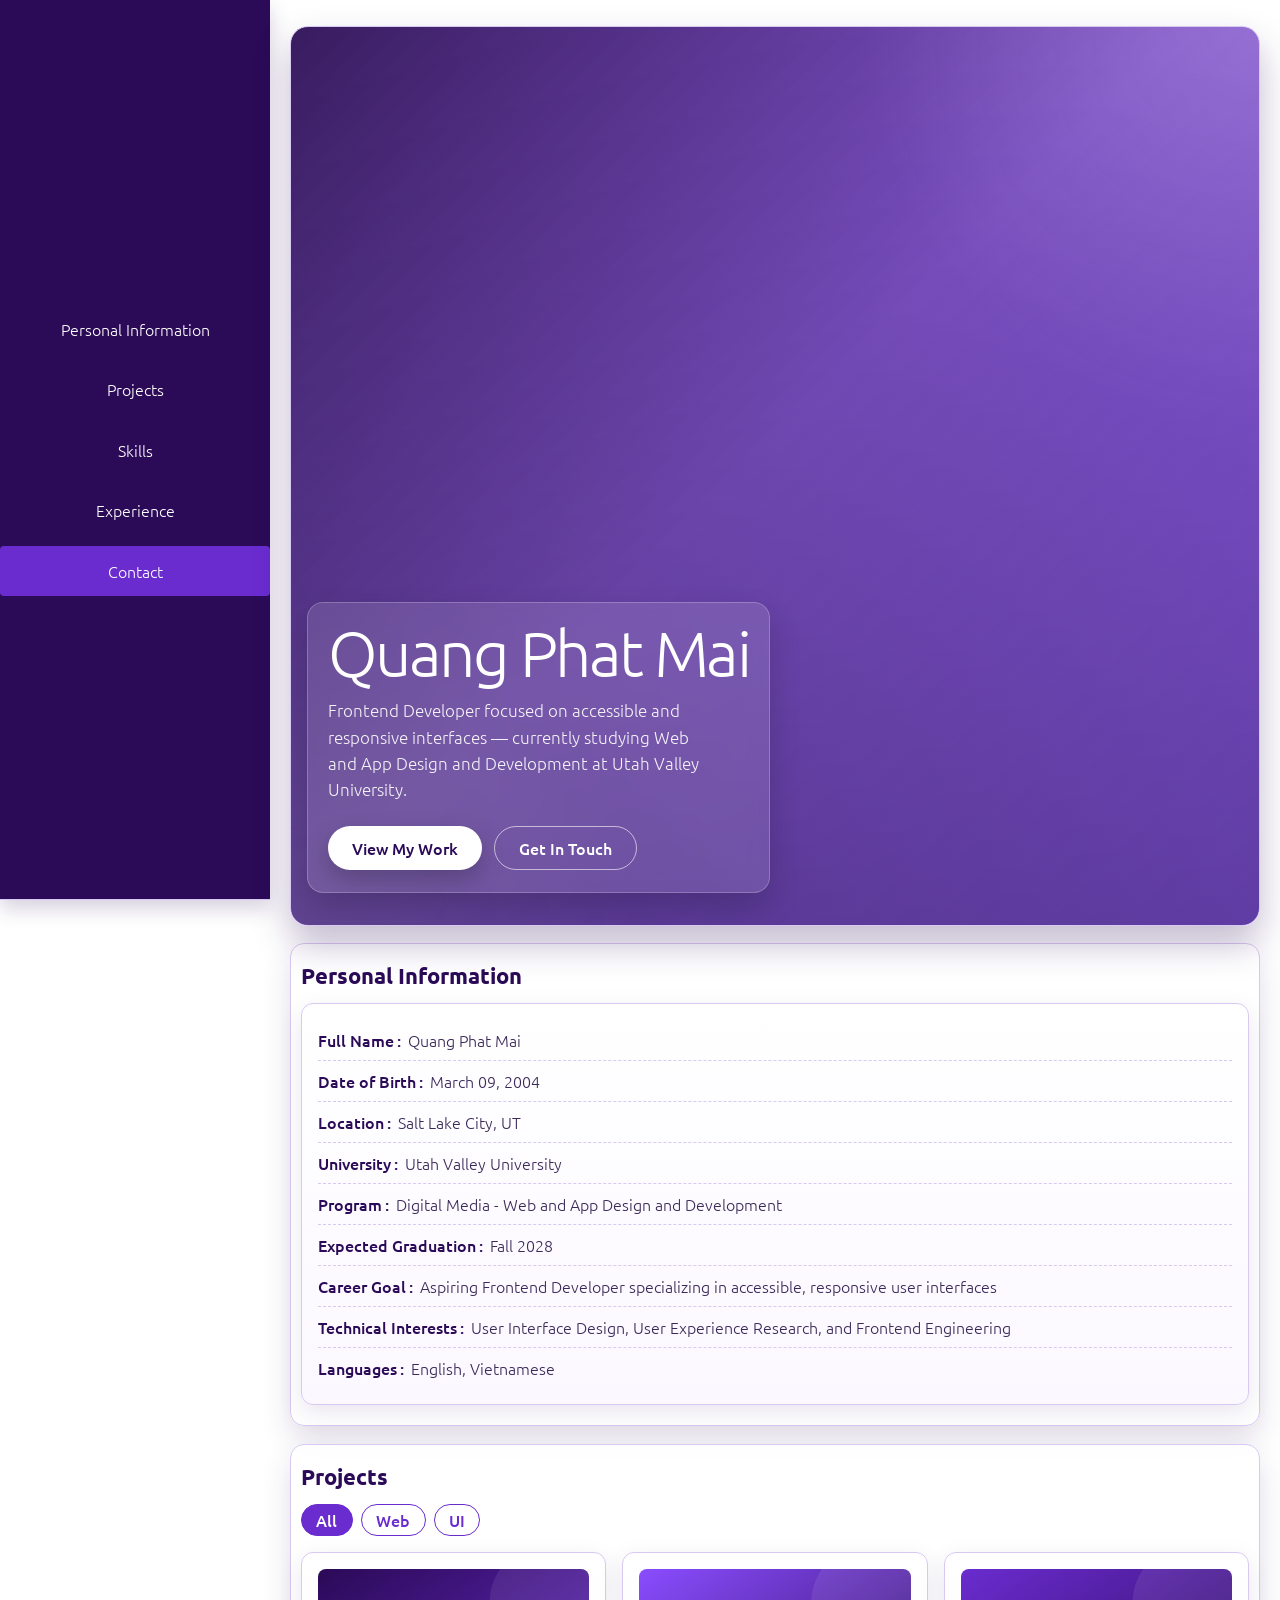
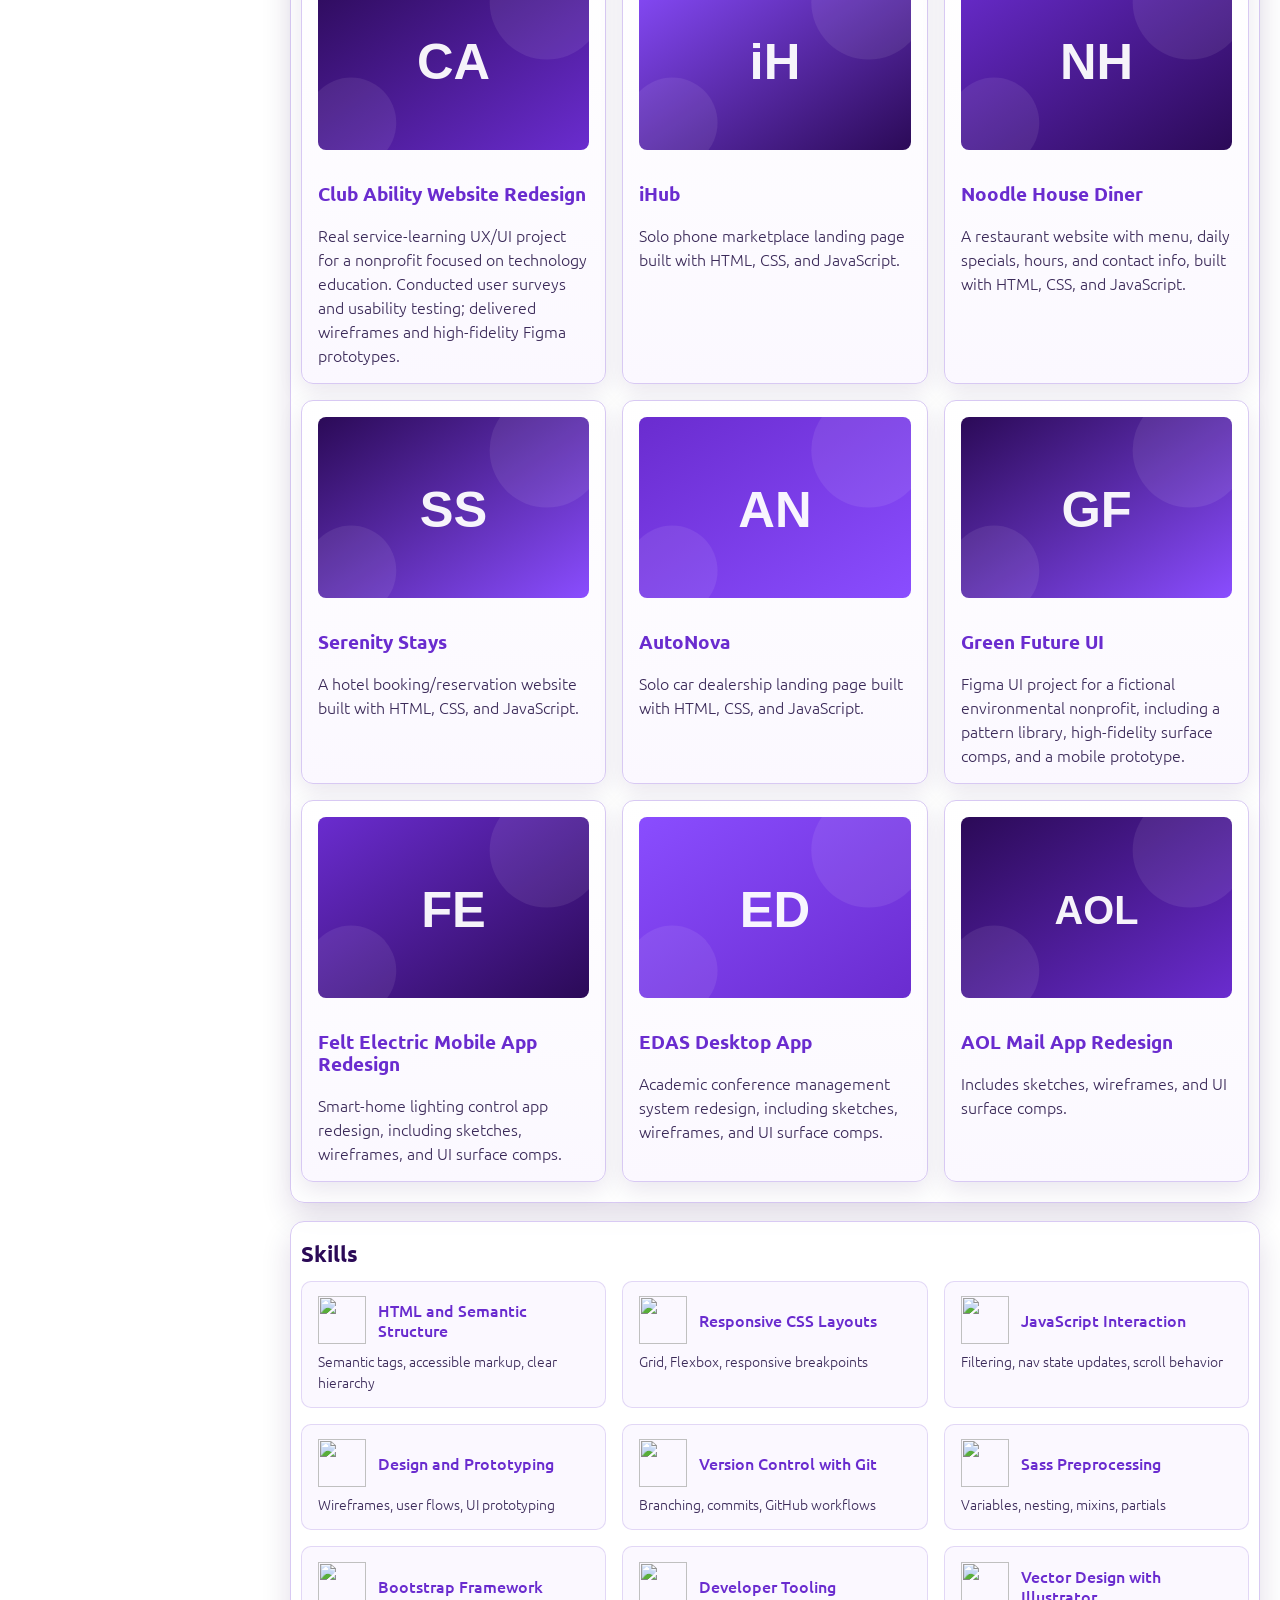
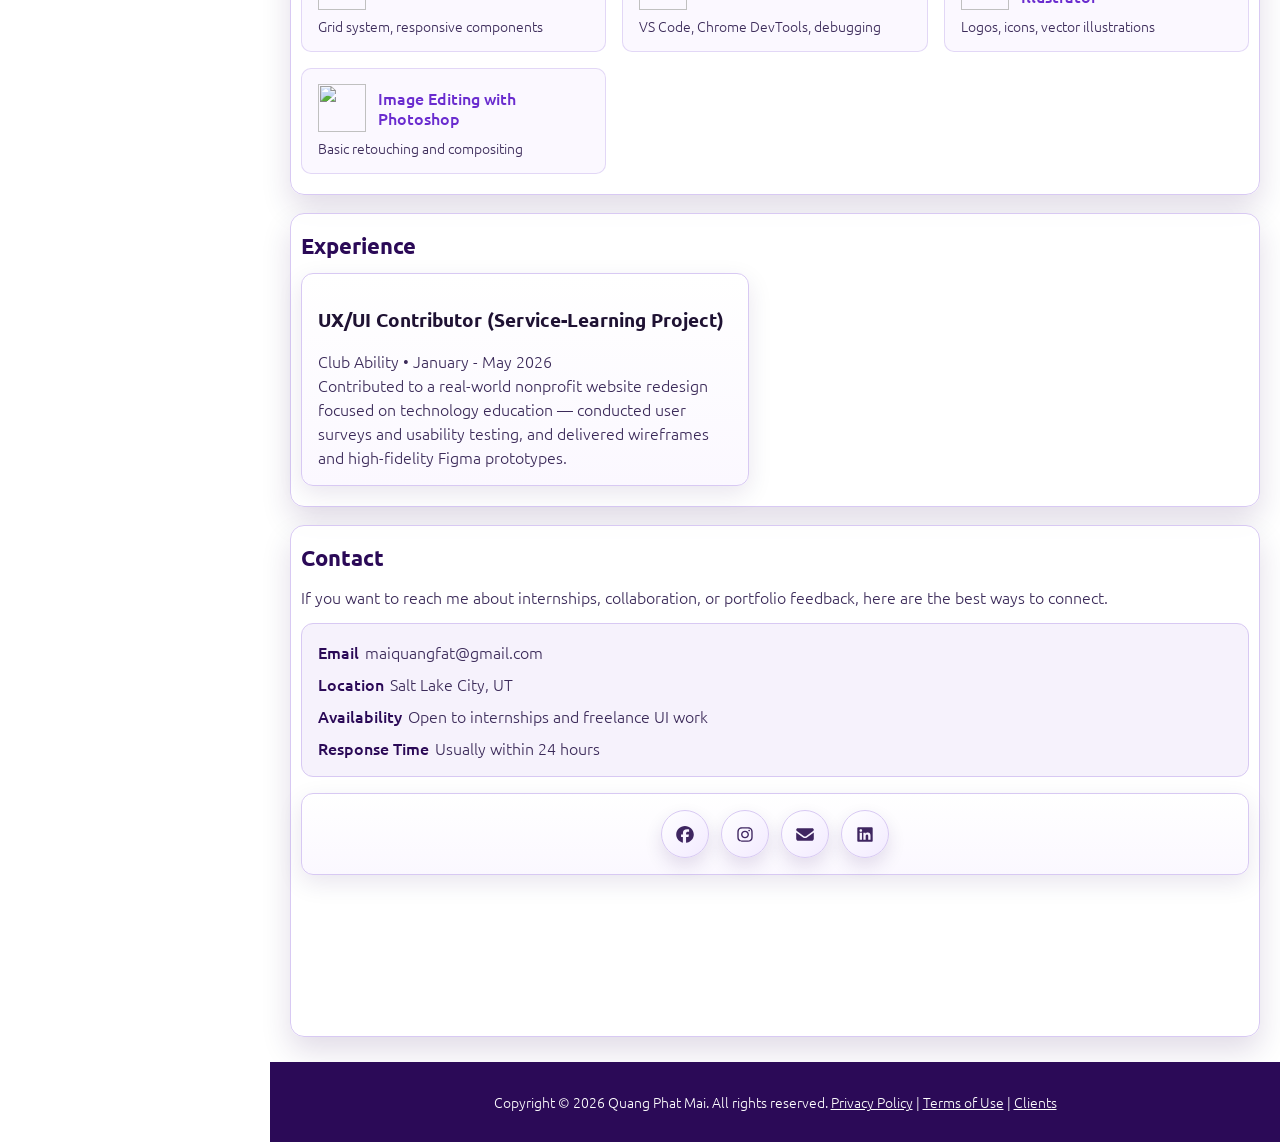
==== commit 3206cd29: "feat: update project details and descriptions in portfolio" ====
--- a/index.html
+++ b/index.html
@@ -134,19 +134,19 @@
               </p>
             </article>
             <article class="content-card" data-category="web">
-              <img src="./images/project-autonova.svg" alt="AutoNova" />
-              <a href="https://module-5-car-dealer.netlify.app/" target="_blank" rel="noopener noreferrer"><h3>AutoNova</h3></a>
-              <p>
-                Solo car dealership landing page built with HTML, CSS, and
-                JavaScript.
-              </p>
-            </article>
-            <article class="content-card" data-category="web">
               <img src="./images/project-ihub.svg" alt="iHub" />
               <a href="https://ihubb.netlify.app/" target="_blank" rel="noopener noreferrer"><h3>iHub</h3></a>
               <p>
                 Solo phone marketplace landing page built with HTML, CSS, and
                 JavaScript.
+              </p>
+            </article>
+            <article class="content-card" data-category="web">
+              <img src="./images/project-noodle-house.svg" alt="Noodle House Diner" />
+              <a href="https://curious-stroopwafel-b107cc.netlify.app/" target="_blank" rel="noopener noreferrer"><h3>Noodle House Diner</h3></a>
+              <p>
+                A restaurant website with menu, daily specials, hours, and
+                contact info, built with HTML, CSS, and JavaScript.
               </p>
             </article>
             <article class="content-card" data-category="web">
@@ -158,11 +158,11 @@
               </p>
             </article>
             <article class="content-card" data-category="web">
-              <img src="./images/project-noodle-house.svg" alt="Noodle House Diner" />
-              <a href="https://curious-stroopwafel-b107cc.netlify.app/" target="_blank" rel="noopener noreferrer"><h3>Noodle House Diner</h3></a>
-              <p>
-                A restaurant website with menu, daily specials, hours, and
-                contact info, built with HTML, CSS, and JavaScript.
+              <img src="./images/project-autonova.svg" alt="AutoNova" />
+              <a href="https://module-5-car-dealer.netlify.app/" target="_blank" rel="noopener noreferrer"><h3>AutoNova</h3></a>
+              <p>
+                Solo car dealership landing page built with HTML, CSS, and
+                JavaScript.
               </p>
             </article>
             <article class="content-card" data-category="ui">
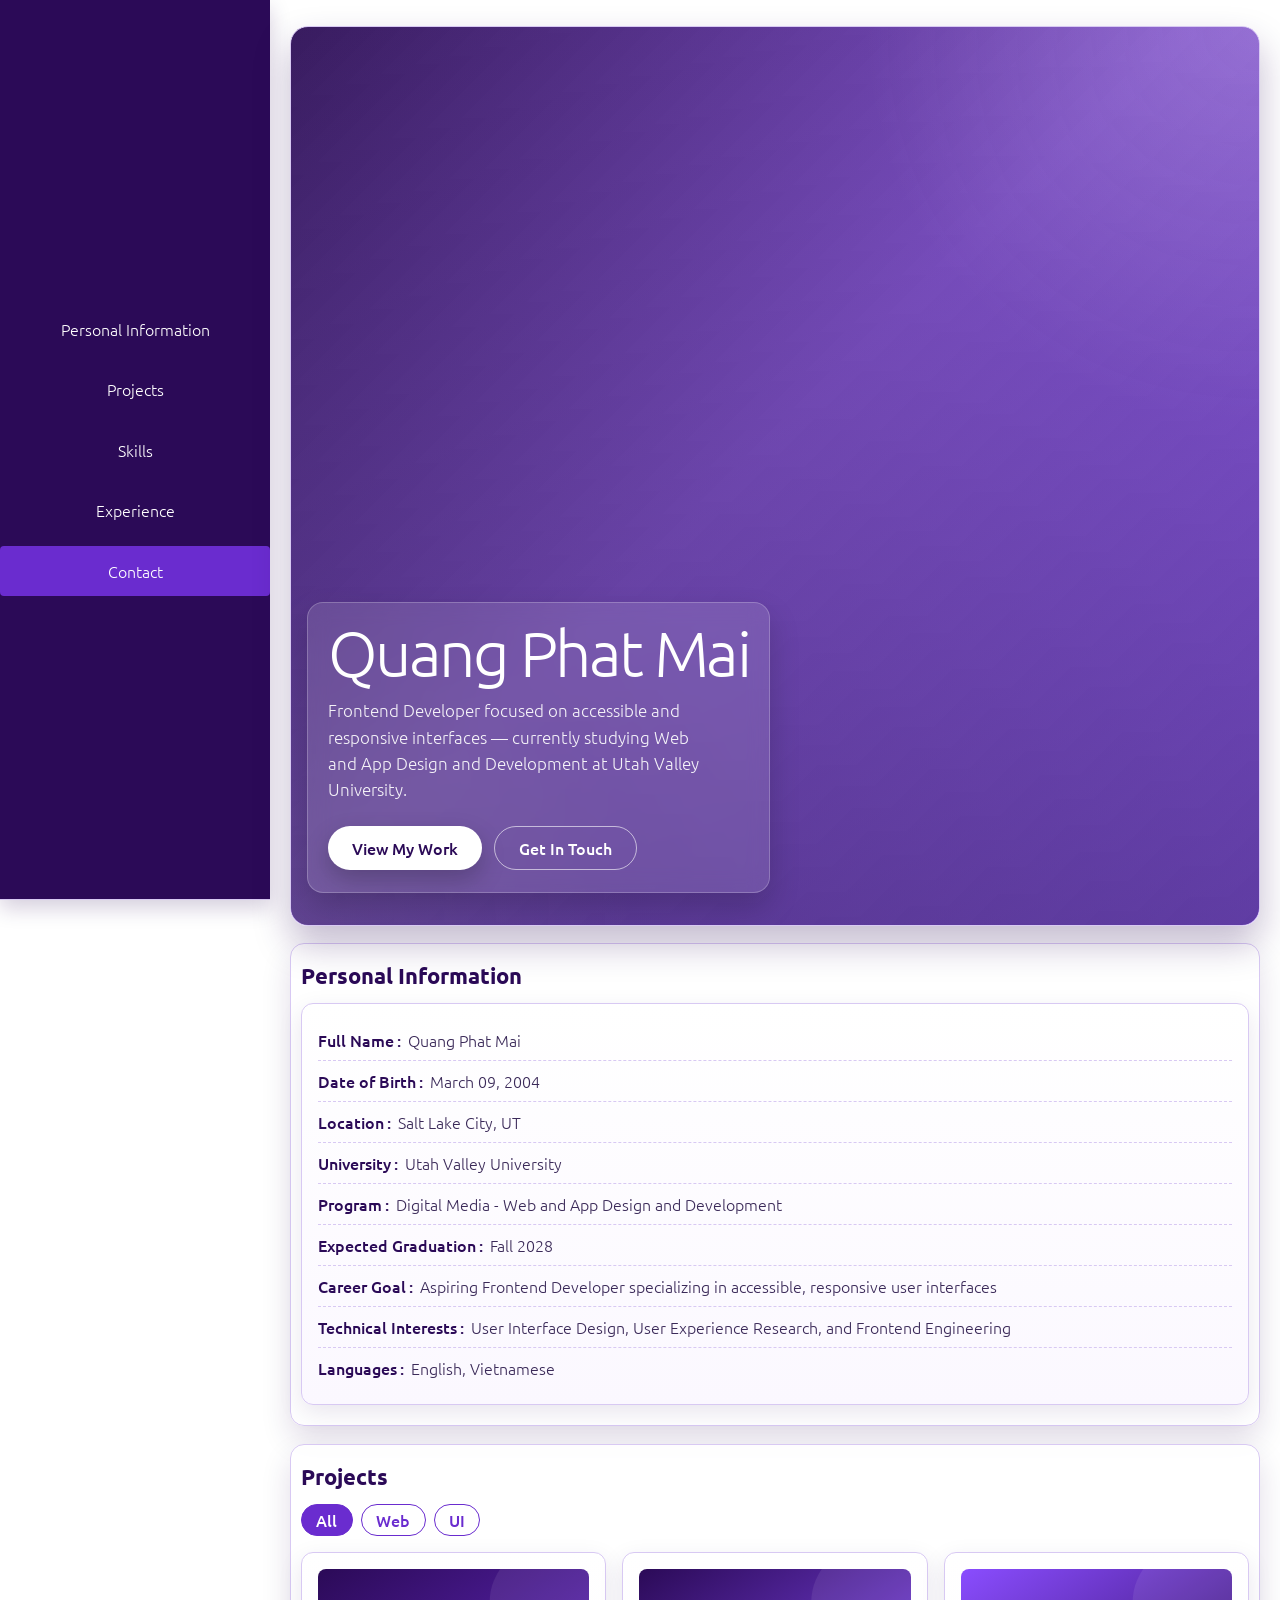
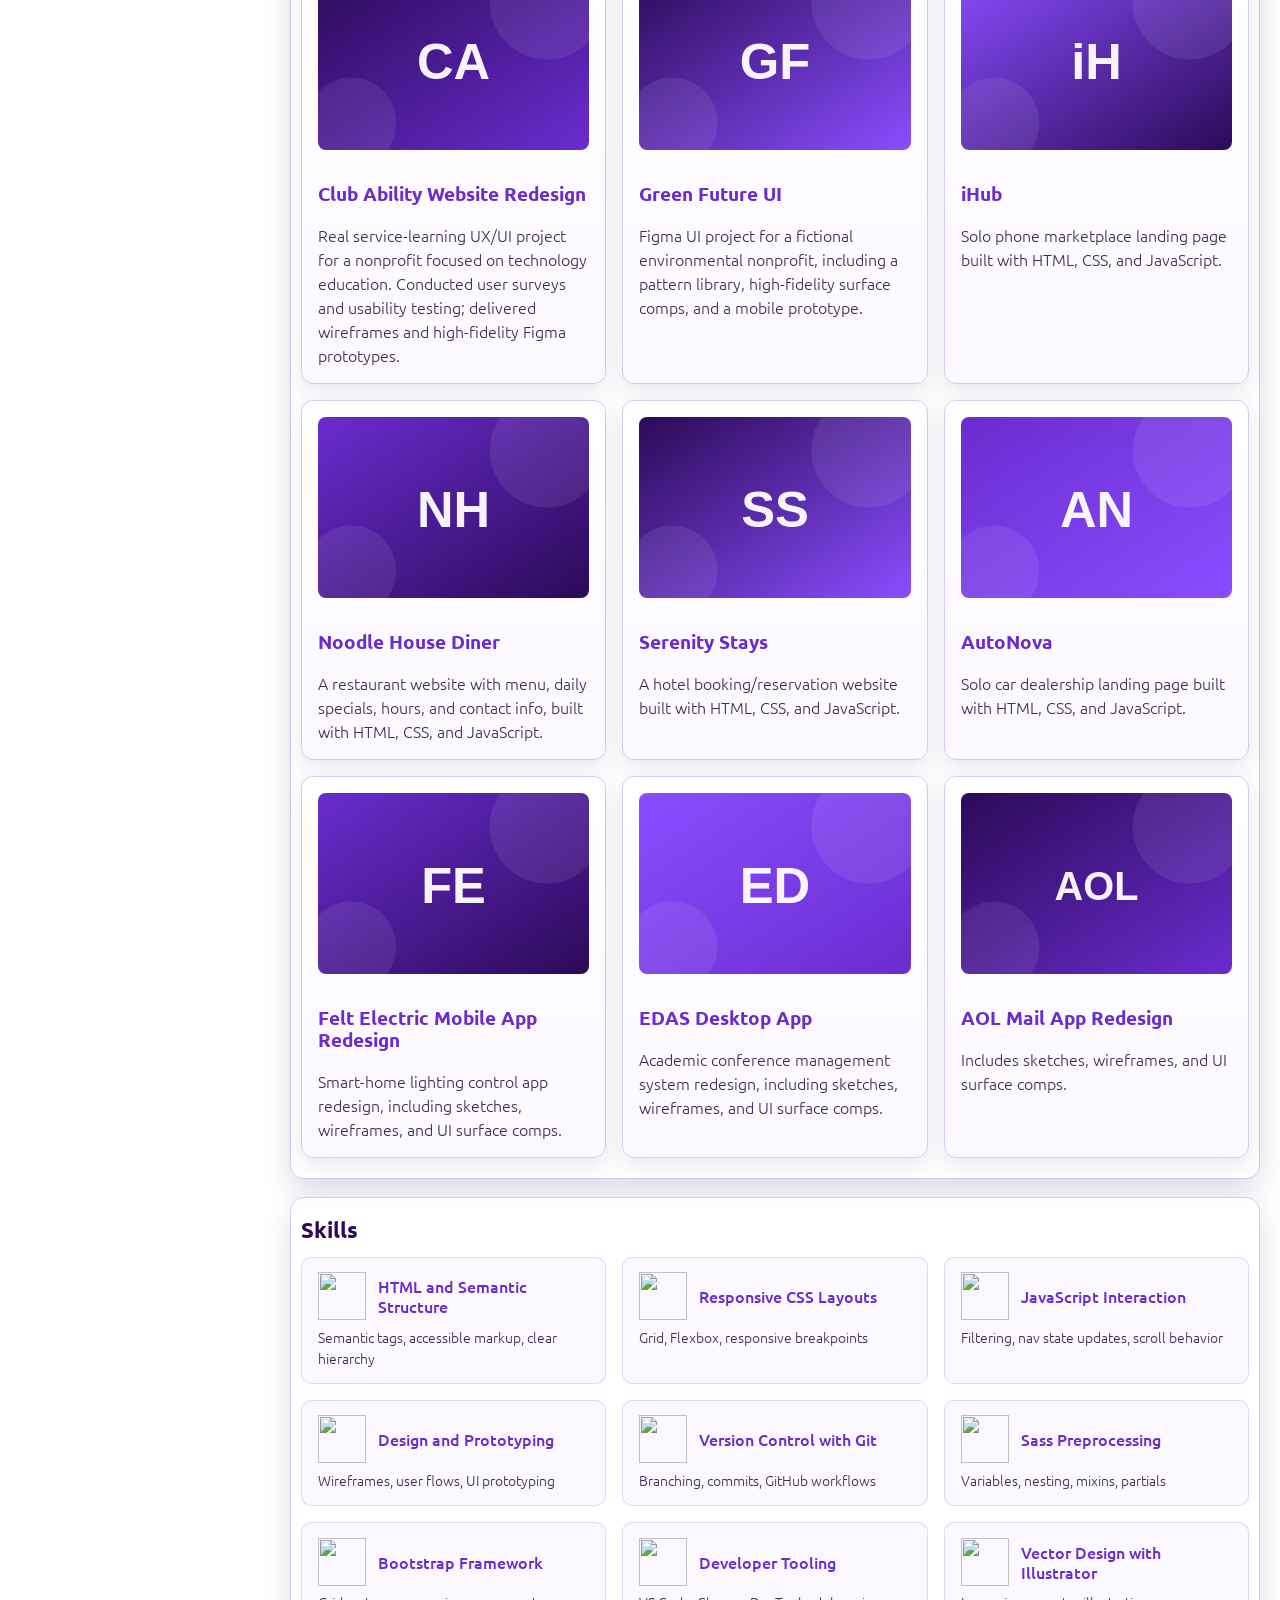
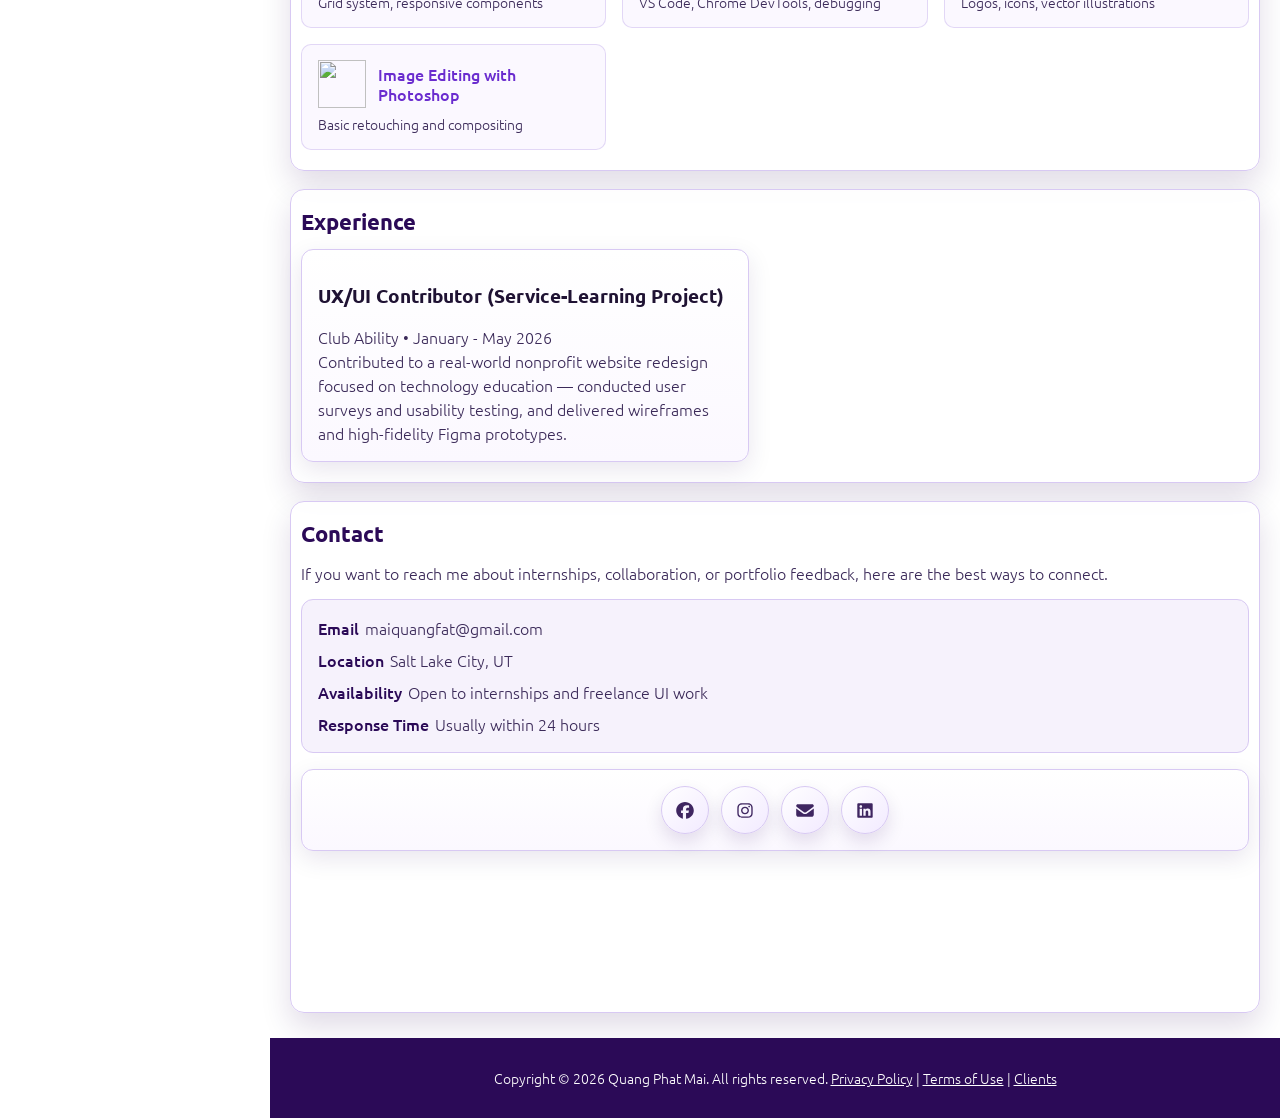
==== commit 75a7cdf2: "update greenfuture links" ====
--- a/index.html
+++ b/index.html
@@ -17,10 +17,13 @@
     />
 
     <!-- Google Font -->
-    <link rel="preconnect" href="https://fonts.googleapis.com">
-    <link rel="preconnect" href="https://fonts.gstatic.com" crossorigin>
-    <link href="https://fonts.googleapis.com/css2?family=Ubuntu:ital,wght@0,300;0,400;0,500;0,700;1,300;1,400;1,500;1,700&display=swap" rel="stylesheet">
-      </head>
+    <link rel="preconnect" href="https://fonts.googleapis.com" />
+    <link rel="preconnect" href="https://fonts.gstatic.com" crossorigin />
+    <link
+      href="https://fonts.googleapis.com/css2?family=Ubuntu:ital,wght@0,300;0,400;0,500;0,700;1,300;1,400;1,500;1,700&display=swap"
+      rel="stylesheet"
+    />
+  </head>
 
   <body>
     <a class="skip-link" href="#main-content">Skip to main content</a>
@@ -77,9 +80,9 @@
           <div class="hero-text">
             <h1>Quang Phat Mai</h1>
             <p>
-              Frontend Developer focused on accessible and responsive
-              interfaces &mdash; currently studying Web and App Design and
-              Development at Utah Valley University.
+              Frontend Developer focused on accessible and responsive interfaces
+              &mdash; currently studying Web and App Design and Development at
+              Utah Valley University.
             </p>
             <div class="hero-cta">
               <a class="btn btn-primary" href="#projects">View My Work</a>
@@ -101,14 +104,14 @@
               <span class="info-label">Program</span>Digital Media - Web and App
               Design and Development
             </p>
+            <p><span class="info-label">Expected Graduation</span>Fall 2028</p>
             <p>
-              <span class="info-label">Expected Graduation</span>Fall 2028
+              <span class="info-label">Career Goal</span>Aspiring Frontend
+              Developer specializing in accessible, responsive user interfaces
             </p>
             <p>
-              <span class="info-label">Career Goal</span>Aspiring Frontend Developer specializing in accessible, responsive user interfaces
-            </p>
-            <p>
-              <span class="info-label">Technical Interests</span>User Interface Design, User Experience Research, and Frontend Engineering
+              <span class="info-label">Technical Interests</span>User Interface
+              Design, User Experience Research, and Frontend Engineering
             </p>
             <p><span class="info-label">Languages</span>English, Vietnamese</p>
           </div>
@@ -116,16 +119,38 @@
 
         <section id="projects">
           <h2>Projects</h2>
-          <div class="filter-bar" role="group" aria-label="Filter projects by category">
-            <button type="button" class="filter-chip active" aria-pressed="true">All</button>
-            <button type="button" class="filter-chip" aria-pressed="false">Web</button>
-            <button type="button" class="filter-chip" aria-pressed="false">UI</button>
+          <div
+            class="filter-bar"
+            role="group"
+            aria-label="Filter projects by category"
+          >
+            <button
+              type="button"
+              class="filter-chip active"
+              aria-pressed="true"
+            >
+              All
+            </button>
+            <button type="button" class="filter-chip" aria-pressed="false">
+              Web
+            </button>
+            <button type="button" class="filter-chip" aria-pressed="false">
+              UI
+            </button>
           </div>
 
           <div class="card-grid projects-grid">
             <article class="content-card" data-category="ui">
-              <img src="./images/project-club-ability.svg" alt="Club Ability Website Redesign" />
-              <a href="https://www.figma.com/design/jC67QuTvhDofyBBabxNkwZ/case-study-links?node-id=1-31&t=aUMy8rLX8ra6JFN0-1" target="_blank" rel="noopener noreferrer"><h3>Club Ability Website Redesign</h3></a>
+              <img
+                src="./images/project-club-ability.svg"
+                alt="Club Ability Website Redesign"
+              />
+              <a
+                href="https://www.figma.com/design/oXqJr6zgHifSYcZrsc8Yd1/Case-study-club-ability?node-id=0-1&t=iFi9BsrIhTF6OFzZ-1"
+                target="_blank"
+                rel="noopener noreferrer"
+                ><h3>Club Ability Website Redesign</h3></a
+              >
               <p>
                 Real service-learning UX/UI project for a nonprofit focused on
                 technology education. Conducted user surveys and usability
@@ -133,25 +158,63 @@
                 prototypes.
               </p>
             </article>
+            <article class="content-card" data-category="ui">
+              <img
+                src="./images/project-green-future.svg"
+                alt="Green Future UI"
+              />
+              <a
+                href="https://www.figma.com/design/66m7shoCkDZZYw4gbstnQK/Green-Future---Website?node-id=341-2&m=dev"
+                target="_blank"
+                rel="noopener noreferrer"
+                ><h3>Green Future UI</h3></a
+              >
+              <p>
+                Figma UI project for a fictional environmental nonprofit,
+                including a pattern library, high-fidelity surface comps, and a
+                mobile prototype.
+              </p>
+            </article>
             <article class="content-card" data-category="web">
               <img src="./images/project-ihub.svg" alt="iHub" />
-              <a href="https://ihubb.netlify.app/" target="_blank" rel="noopener noreferrer"><h3>iHub</h3></a>
+              <a
+                href="https://ihubb.netlify.app/"
+                target="_blank"
+                rel="noopener noreferrer"
+                ><h3>iHub</h3></a
+              >
               <p>
                 Solo phone marketplace landing page built with HTML, CSS, and
                 JavaScript.
               </p>
             </article>
             <article class="content-card" data-category="web">
-              <img src="./images/project-noodle-house.svg" alt="Noodle House Diner" />
-              <a href="https://curious-stroopwafel-b107cc.netlify.app/" target="_blank" rel="noopener noreferrer"><h3>Noodle House Diner</h3></a>
+              <img
+                src="./images/project-noodle-house.svg"
+                alt="Noodle House Diner"
+              />
+              <a
+                href="https://curious-stroopwafel-b107cc.netlify.app/"
+                target="_blank"
+                rel="noopener noreferrer"
+                ><h3>Noodle House Diner</h3></a
+              >
               <p>
                 A restaurant website with menu, daily specials, hours, and
                 contact info, built with HTML, CSS, and JavaScript.
               </p>
             </article>
             <article class="content-card" data-category="web">
-              <img src="./images/project-serenity-stays.svg" alt="Serenity Stays" />
-              <a href="https://hotelsssss.netlify.app/" target="_blank" rel="noopener noreferrer"><h3>Serenity Stays</h3></a>
+              <img
+                src="./images/project-serenity-stays.svg"
+                alt="Serenity Stays"
+              />
+              <a
+                href="https://hotelsssss.netlify.app/"
+                target="_blank"
+                rel="noopener noreferrer"
+                ><h3>Serenity Stays</h3></a
+              >
               <p>
                 A hotel booking/reservation website built with HTML, CSS, and
                 JavaScript.
@@ -159,24 +222,29 @@
             </article>
             <article class="content-card" data-category="web">
               <img src="./images/project-autonova.svg" alt="AutoNova" />
-              <a href="https://module-5-car-dealer.netlify.app/" target="_blank" rel="noopener noreferrer"><h3>AutoNova</h3></a>
+              <a
+                href="https://module-5-car-dealer.netlify.app/"
+                target="_blank"
+                rel="noopener noreferrer"
+                ><h3>AutoNova</h3></a
+              >
               <p>
                 Solo car dealership landing page built with HTML, CSS, and
                 JavaScript.
               </p>
             </article>
+
             <article class="content-card" data-category="ui">
-              <img src="./images/project-green-future.svg" alt="Green Future UI" />
-              <a href="https://www.figma.com/design/E73Y20uHATSwpBIiXPZaKK/Final-Project?node-id=0-1&t=7MShIAC3Txn2RjSg-1" target="_blank" rel="noopener noreferrer"><h3>Green Future UI</h3></a>
-              <p>
-                Figma UI project for a fictional environmental nonprofit,
-                including a pattern library, high-fidelity surface comps, and
-                a mobile prototype.
-              </p>
-            </article>
-            <article class="content-card" data-category="ui">
-              <img src="./images/project-felt-electric.svg" alt="Felt Electric Mobile App Redesign" />
-              <a href="https://www.figma.com/design/BNFsegaDQ6K2qE5pXL1G6f/L09--Submit-%7C-UI-Project-2-%E2%80%94-Felt-Electric-Mobile-App-Research---Mood-Boards?node-id=0-1&t=XXRQnhGQAB1OCZqQ-1" target="_blank" rel="noopener noreferrer"><h3>Felt Electric Mobile App Redesign</h3></a>
+              <img
+                src="./images/project-felt-electric.svg"
+                alt="Felt Electric Mobile App Redesign"
+              />
+              <a
+                href="https://www.figma.com/design/BNFsegaDQ6K2qE5pXL1G6f/L09--Submit-%7C-UI-Project-2-%E2%80%94-Felt-Electric-Mobile-App-Research---Mood-Boards?node-id=0-1&t=XXRQnhGQAB1OCZqQ-1"
+                target="_blank"
+                rel="noopener noreferrer"
+                ><h3>Felt Electric Mobile App Redesign</h3></a
+              >
               <p>
                 Smart-home lighting control app redesign, including sketches,
                 wireframes, and UI surface comps.
@@ -184,18 +252,29 @@
             </article>
             <article class="content-card" data-category="ui">
               <img src="./images/project-edas.svg" alt="EDAS Desktop App" />
-              <a href="https://www.figma.com/design/Q2Q9qga0OAN0lnluiEJqn7/L12--Submit-%7C-UI-Project-3-%E2%80%94-EDAS-Desktop-App-Sketches?node-id=0-1&t=mFzASX4hs3ABui65-1" target="_blank" rel="noopener noreferrer"><h3>EDAS Desktop App</h3></a>
+              <a
+                href="https://www.figma.com/design/Q2Q9qga0OAN0lnluiEJqn7/L12--Submit-%7C-UI-Project-3-%E2%80%94-EDAS-Desktop-App-Sketches?node-id=0-1&t=mFzASX4hs3ABui65-1"
+                target="_blank"
+                rel="noopener noreferrer"
+                ><h3>EDAS Desktop App</h3></a
+              >
               <p>
                 Academic conference management system redesign, including
                 sketches, wireframes, and UI surface comps.
               </p>
             </article>
             <article class="content-card" data-category="ui">
-              <img src="./images/project-aol-mail.svg" alt="AOL Mail App Redesign" />
-              <a href="https://www.figma.com/design/TtQauR6gNuzC9umH3lqpV7/UI-Project-1---AOL-Mail?node-id=0-1&t=TaCPa6IB2H76KgXB-1" target="_blank" rel="noopener noreferrer"><h3>AOL Mail App Redesign</h3></a>
-              <p>
-                Includes sketches, wireframes, and UI surface comps.
-              </p>
+              <img
+                src="./images/project-aol-mail.svg"
+                alt="AOL Mail App Redesign"
+              />
+              <a
+                href="https://www.figma.com/design/TtQauR6gNuzC9umH3lqpV7/UI-Project-1---AOL-Mail?node-id=0-1&t=TaCPa6IB2H76KgXB-1"
+                target="_blank"
+                rel="noopener noreferrer"
+                ><h3>AOL Mail App Redesign</h3></a
+              >
+              <p>Includes sketches, wireframes, and UI surface comps.</p>
             </article>
           </div>
         </section>
@@ -353,10 +432,10 @@
               <h3>UX/UI Contributor (Service-Learning Project)</h3>
               <p>
                 Club Ability • January - May 2026<br />
-                Contributed to a real-world nonprofit website redesign
-                focused on technology education — conducted user surveys and
-                usability testing, and delivered wireframes and
-                high-fidelity Figma prototypes.
+                Contributed to a real-world nonprofit website redesign focused
+                on technology education — conducted user surveys and usability
+                testing, and delivered wireframes and high-fidelity Figma
+                prototypes.
               </p>
             </article>
           </div>
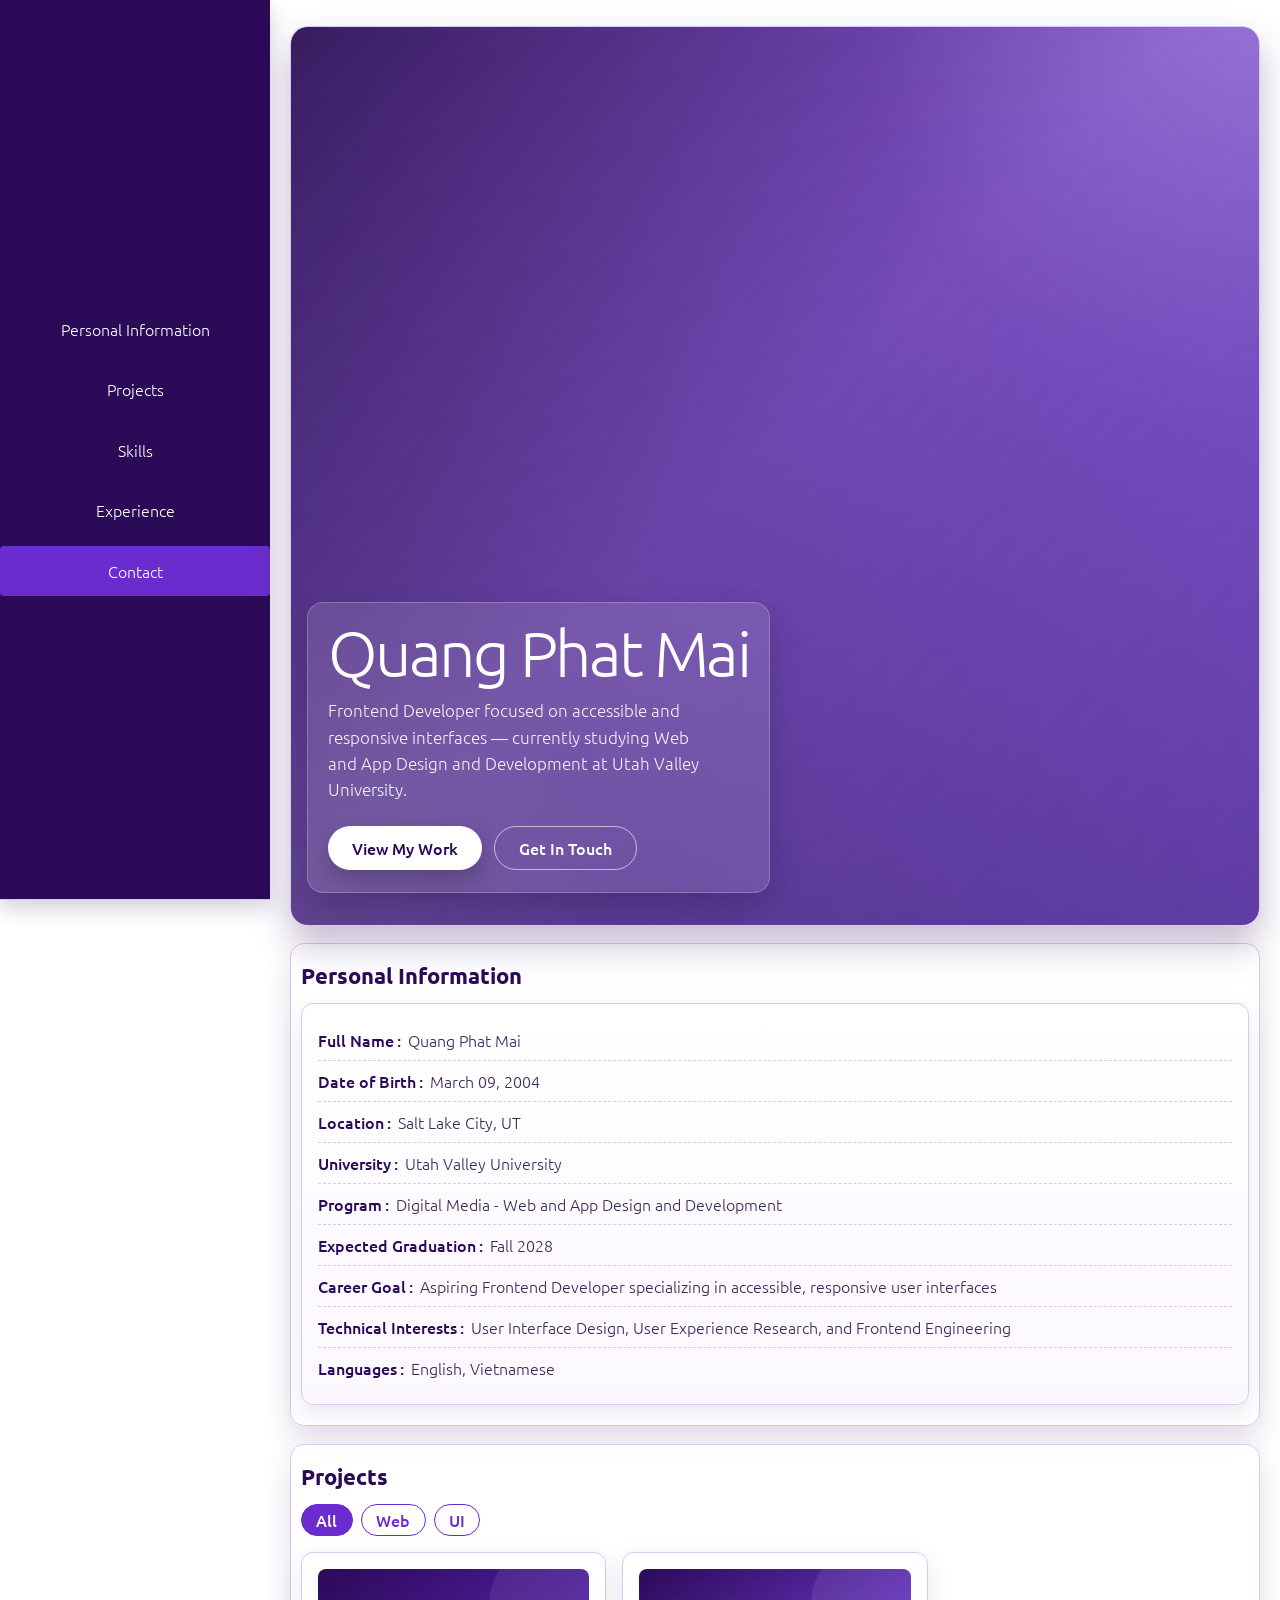
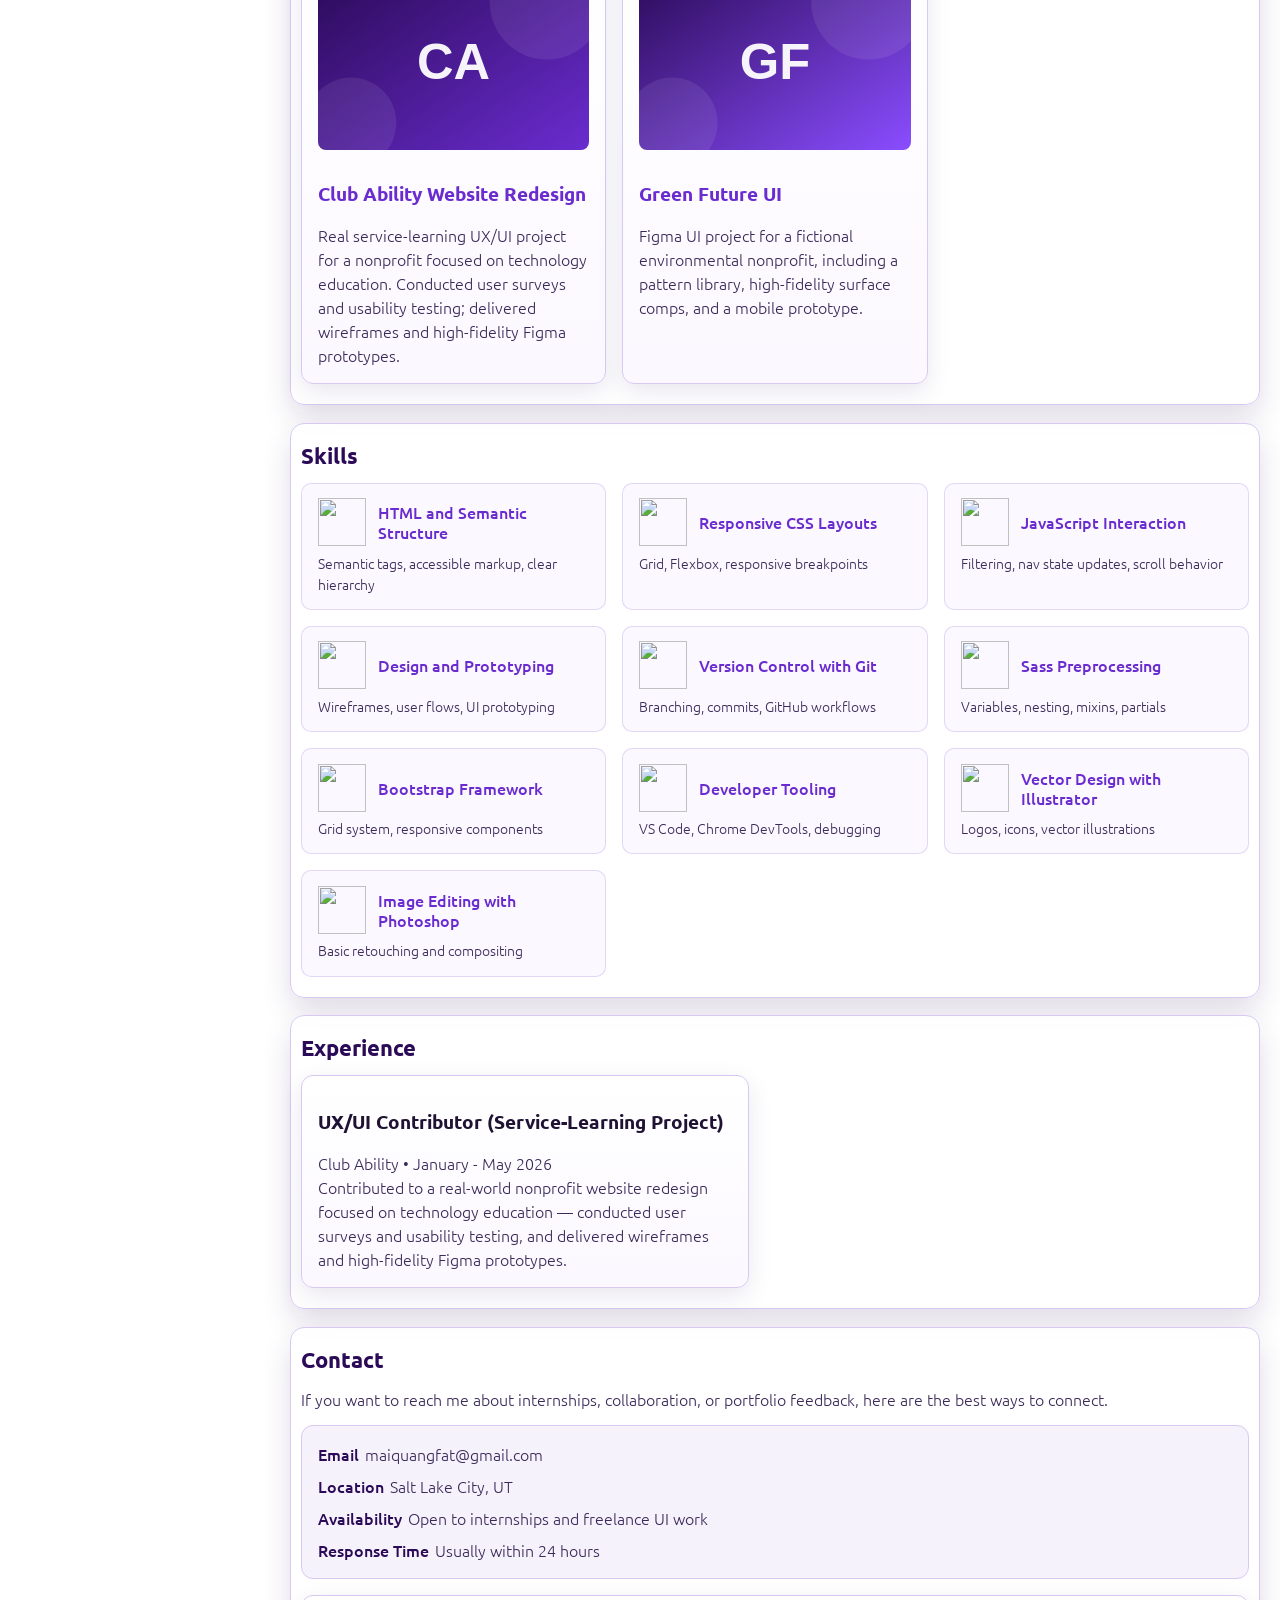
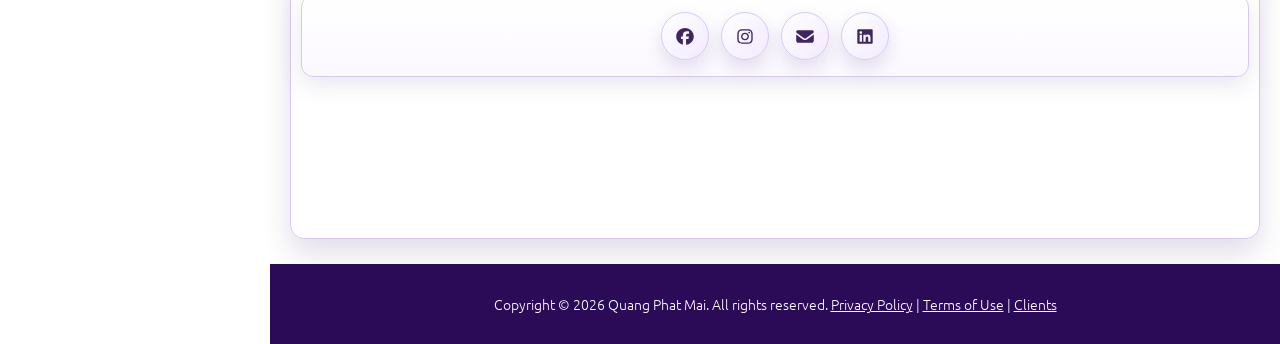
==== commit 09e7a43a: "Hide web and UI project cards in the portfolio" ====
--- a/index.html
+++ b/index.html
@@ -145,10 +145,7 @@
                 src="./images/project-club-ability.svg"
                 alt="Club Ability Website Redesign"
               />
-              <a
-                href="https://www.figma.com/design/oXqJr6zgHifSYcZrsc8Yd1/Case-study-club-ability?node-id=0-1&t=iFi9BsrIhTF6OFzZ-1"
-                target="_blank"
-                rel="noopener noreferrer"
+              <a href="case-study-club-ability.html"
                 ><h3>Club Ability Website Redesign</h3></a
               >
               <p>
@@ -163,10 +160,7 @@
                 src="./images/project-green-future.svg"
                 alt="Green Future UI"
               />
-              <a
-                href="https://www.figma.com/design/66m7shoCkDZZYw4gbstnQK/Green-Future---Website?node-id=341-2&m=dev"
-                target="_blank"
-                rel="noopener noreferrer"
+              <a href="case-study-green-future.html"
                 ><h3>Green Future UI</h3></a
               >
               <p>
@@ -175,7 +169,7 @@
                 mobile prototype.
               </p>
             </article>
-            <article class="content-card" data-category="web">
+            <article class="content-card" data-category="web" hidden>
               <img src="./images/project-ihub.svg" alt="iHub" />
               <a
                 href="https://ihubb.netlify.app/"
@@ -188,7 +182,7 @@
                 JavaScript.
               </p>
             </article>
-            <article class="content-card" data-category="web">
+            <article class="content-card" data-category="web" hidden>
               <img
                 src="./images/project-noodle-house.svg"
                 alt="Noodle House Diner"
@@ -204,7 +198,7 @@
                 contact info, built with HTML, CSS, and JavaScript.
               </p>
             </article>
-            <article class="content-card" data-category="web">
+            <article class="content-card" data-category="web" hidden>
               <img
                 src="./images/project-serenity-stays.svg"
                 alt="Serenity Stays"
@@ -220,7 +214,7 @@
                 JavaScript.
               </p>
             </article>
-            <article class="content-card" data-category="web">
+            <article class="content-card" data-category="web" hidden>
               <img src="./images/project-autonova.svg" alt="AutoNova" />
               <a
                 href="https://module-5-car-dealer.netlify.app/"
@@ -234,7 +228,7 @@
               </p>
             </article>
 
-            <article class="content-card" data-category="ui">
+            <article class="content-card" data-category="ui" hidden>
               <img
                 src="./images/project-felt-electric.svg"
                 alt="Felt Electric Mobile App Redesign"
@@ -250,7 +244,7 @@
                 wireframes, and UI surface comps.
               </p>
             </article>
-            <article class="content-card" data-category="ui">
+            <article class="content-card" data-category="ui" hidden>
               <img src="./images/project-edas.svg" alt="EDAS Desktop App" />
               <a
                 href="https://www.figma.com/design/Q2Q9qga0OAN0lnluiEJqn7/L12--Submit-%7C-UI-Project-3-%E2%80%94-EDAS-Desktop-App-Sketches?node-id=0-1&t=mFzASX4hs3ABui65-1"
@@ -263,7 +257,7 @@
                 sketches, wireframes, and UI surface comps.
               </p>
             </article>
-            <article class="content-card" data-category="ui">
+            <article class="content-card" data-category="ui" hidden>
               <img
                 src="./images/project-aol-mail.svg"
                 alt="AOL Mail App Redesign"
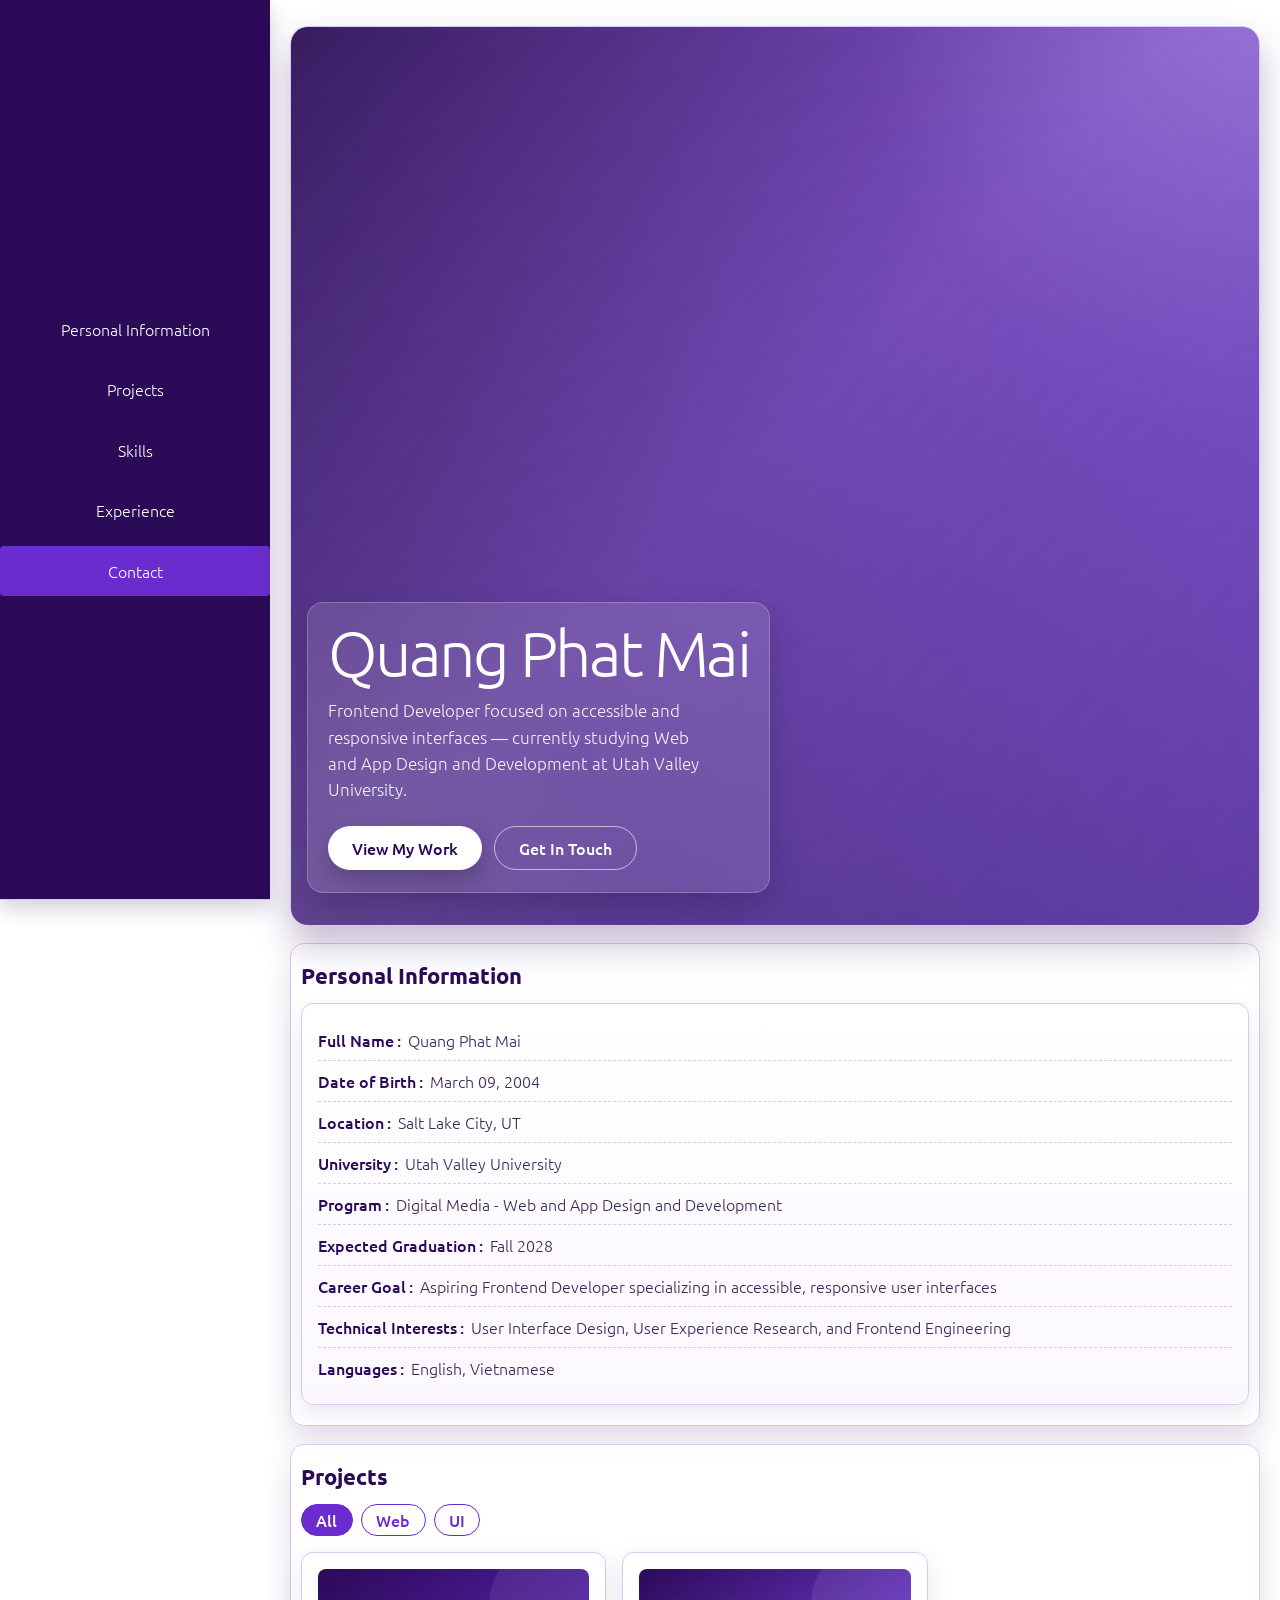
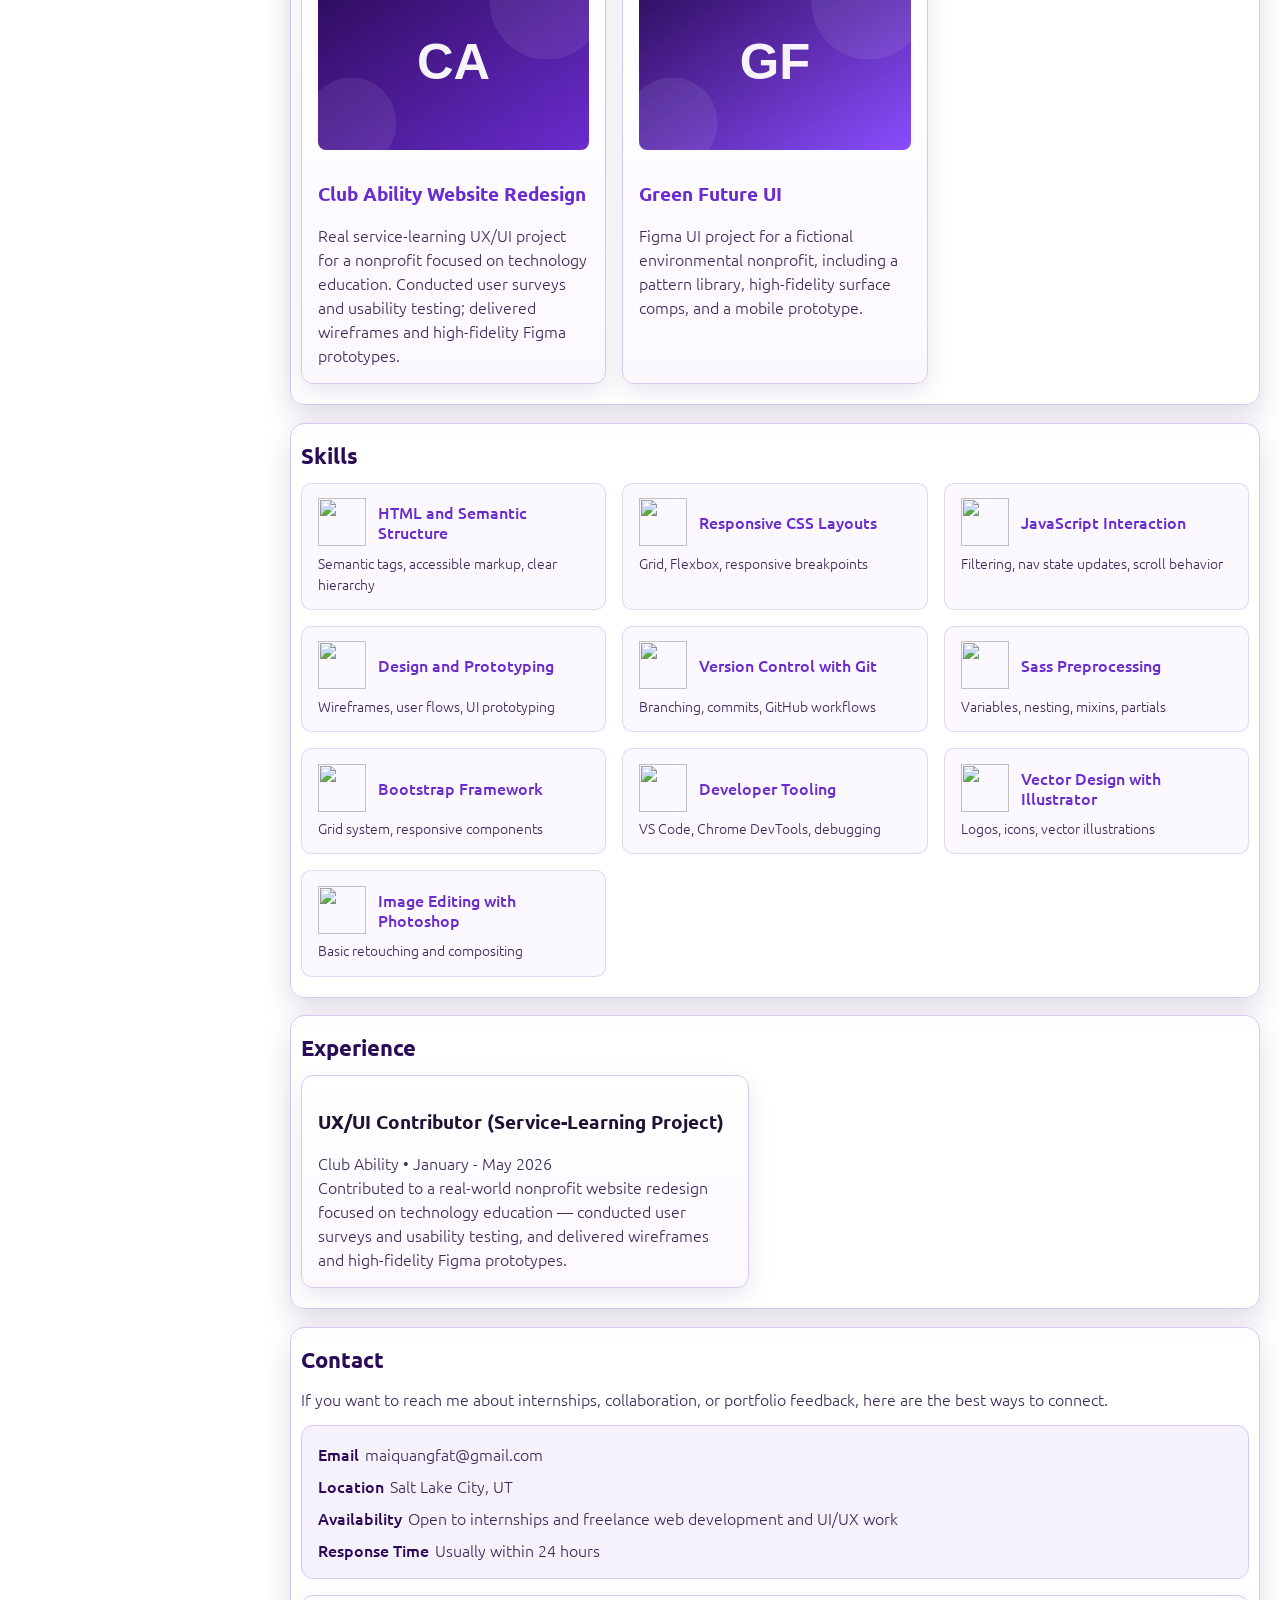
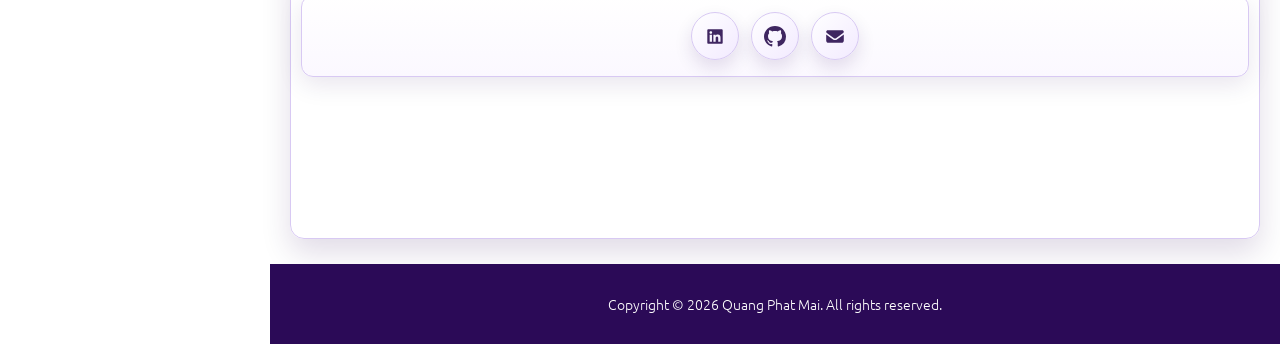
==== commit b9b948dc: "Update contact information and add LinkedIn and GitHub links in the portfolio" ====
--- a/index.html
+++ b/index.html
@@ -451,7 +451,7 @@
               </p>
               <p>
                 <span class="contact-label">Availability</span>Open to
-                internships and freelance UI work
+                internships and freelance web development and UI/UX work
               </p>
               <p>
                 <span class="contact-label">Response Time</span>Usually within
@@ -460,24 +460,25 @@
             </div>
           </div>
           <div class="info-card">
-            <a href="#"
-              ><img
-                src="./images/facebook-brands-solid-full.svg"
-                alt="Facebook"
-            /></a>
-            <a href="#"
-              ><img
-                src="./images/instagram-brands-solid-full.svg"
-                alt="Instagram"
-            /></a>
-            <a href="#"
-              ><img src="./images/envelope-solid-full.svg" alt="Email"
-            /></a>
-            <a href="#"
+            <a
+              href="https://www.linkedin.com/in/patmai-dev"
+              target="_blank"
+              rel="noopener noreferrer"
               ><img
                 src="./images/linkedin-brands-solid-full.svg"
                 alt="LinkedIn"
             /></a>
+            <a
+              href="https://github.com/quangphatmai"
+              target="_blank"
+              rel="noopener noreferrer"
+              ><img
+                src="./images/github-brands-solid-full.svg"
+                alt="GitHub"
+            /></a>
+            <a href="mailto:maiquangfat@gmail.com"
+              ><img src="./images/envelope-solid-full.svg" alt="Email"
+            /></a>
           </div>
         </section>
       </main>
@@ -488,8 +489,6 @@
       <footer>
         <p>
           Copyright &copy; 2026 Quang Phat Mai. All rights reserved.
-          <a href="#">Privacy Policy</a> | <a href="#">Terms of Use</a> |
-          <a href="#">Clients</a>
         </p>
       </footer>
     </div>
